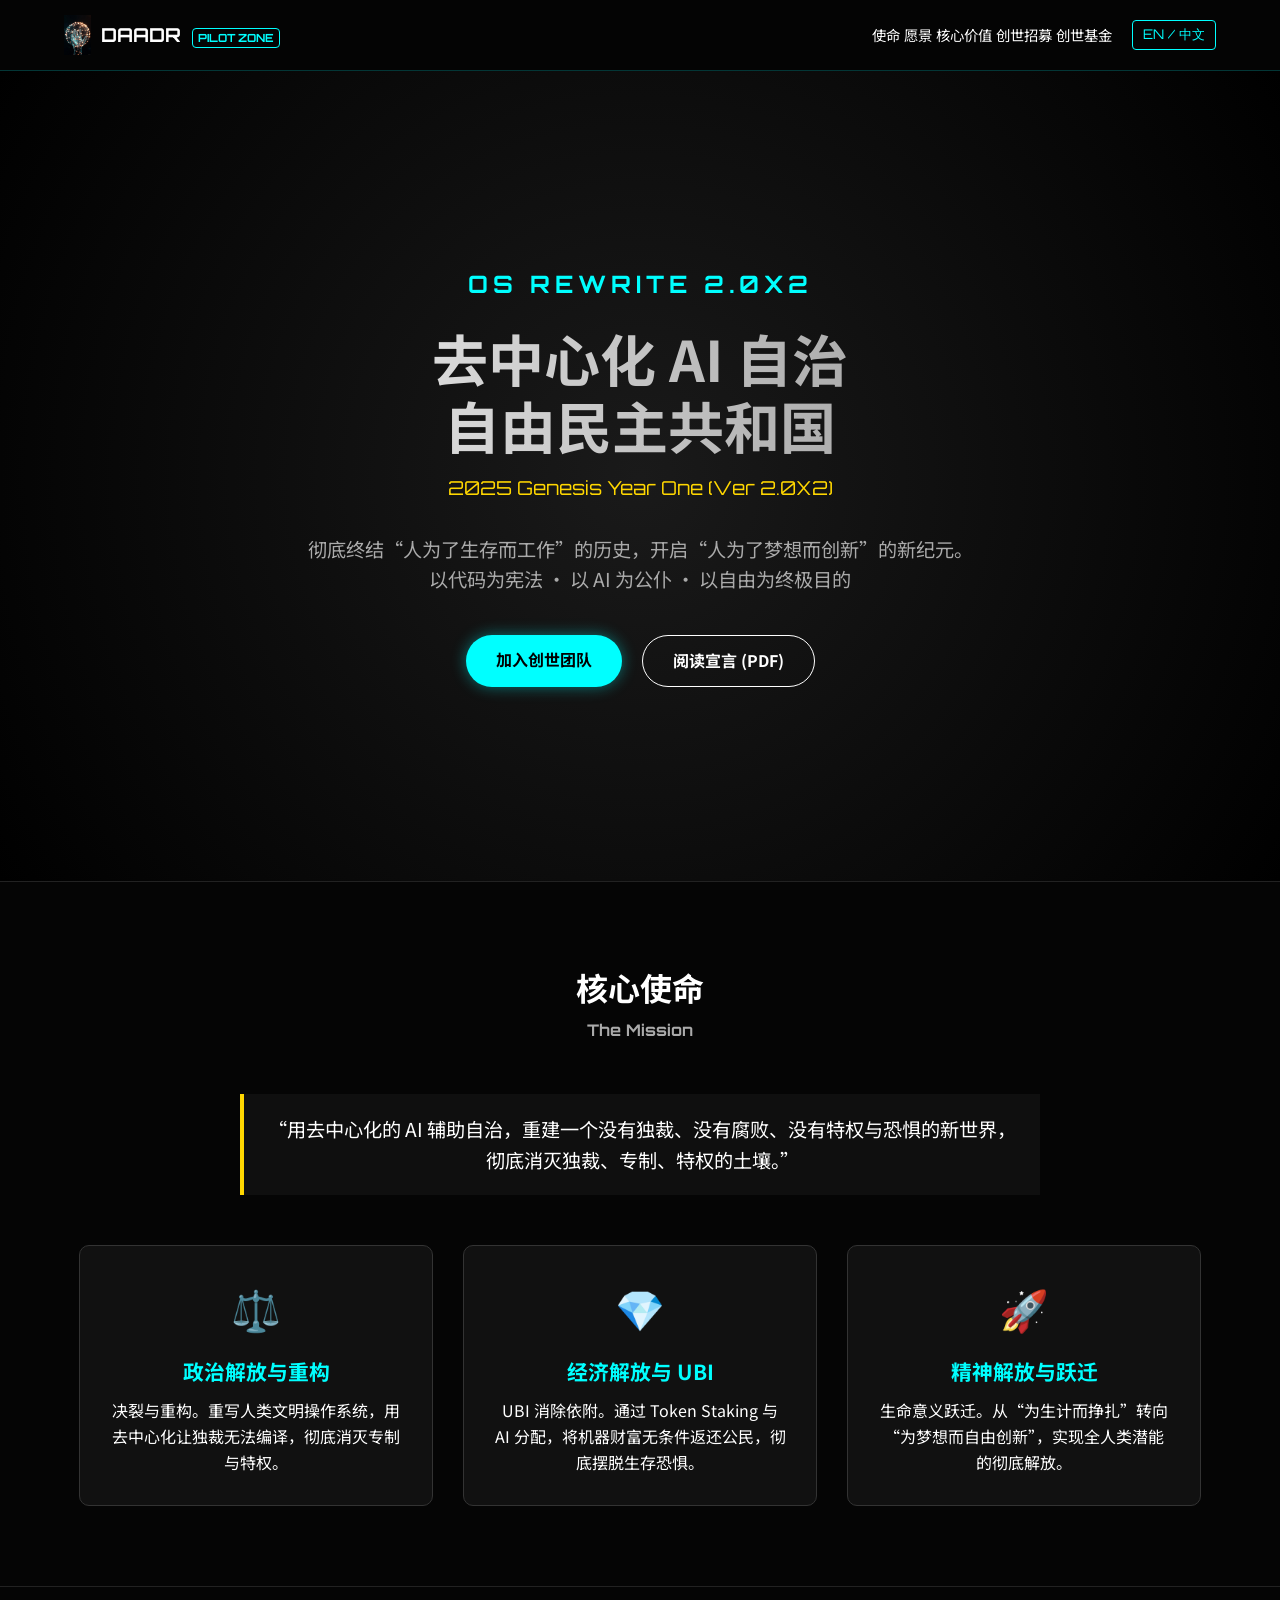
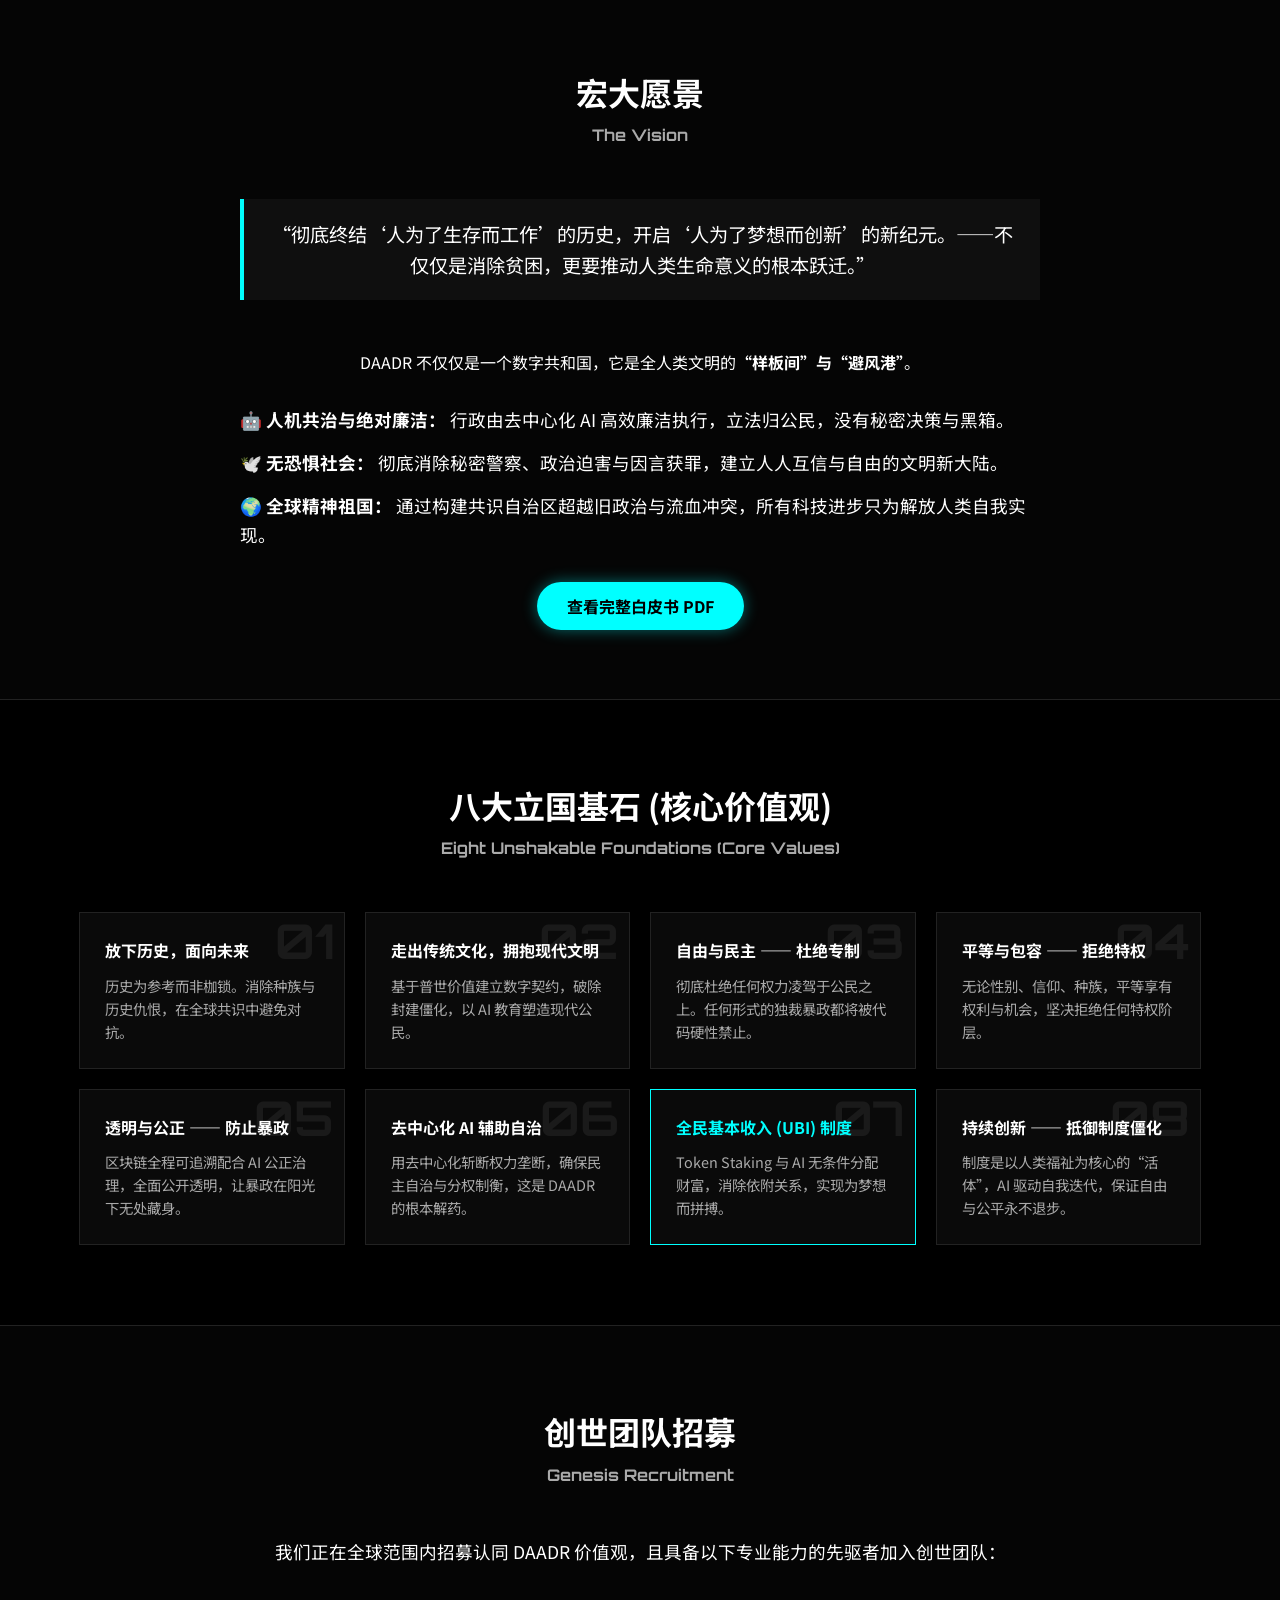
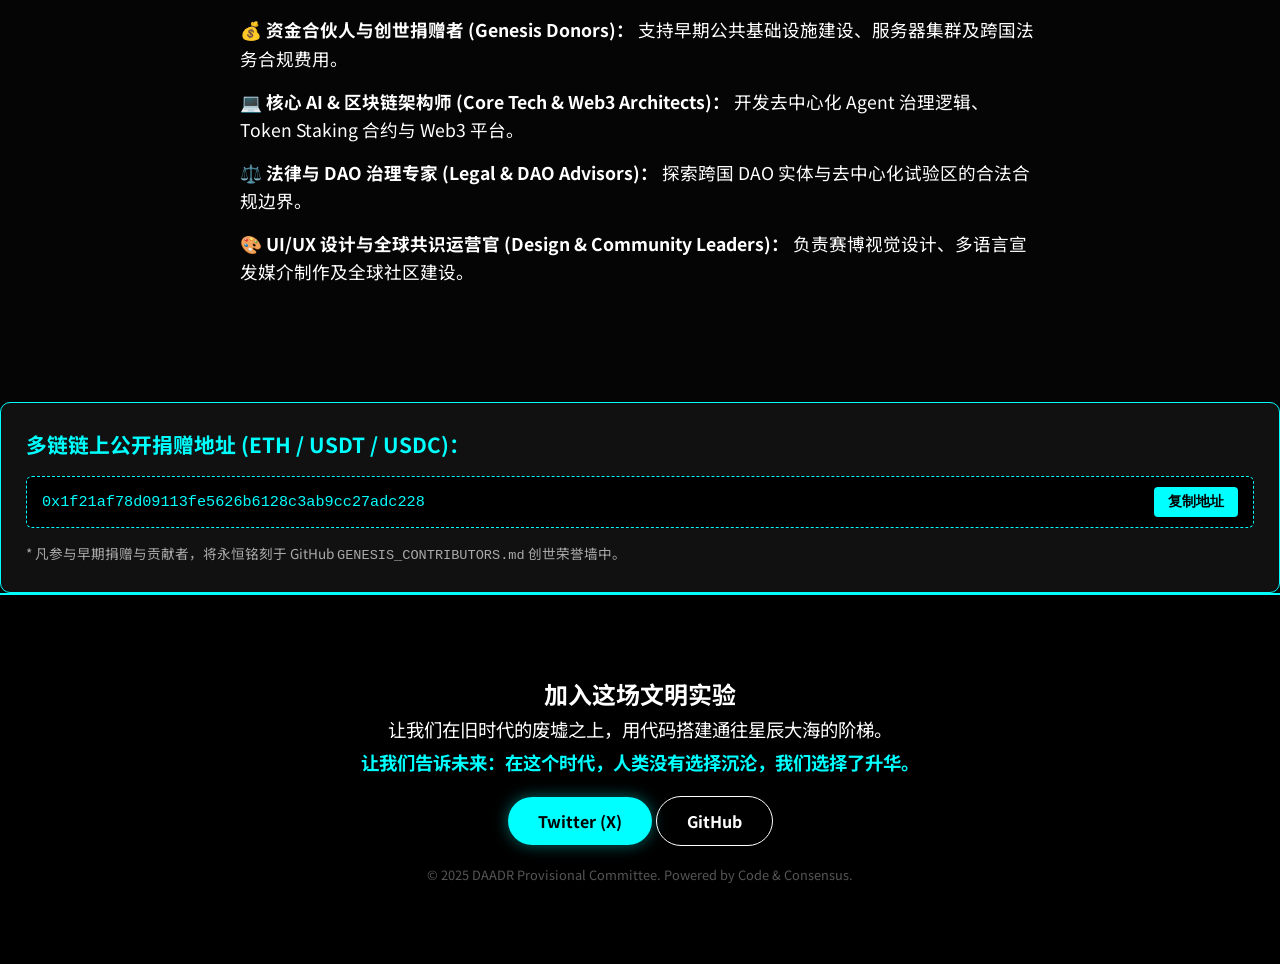
==== index.html @ bf9f3358 "Update index.html" ====
<!DOCTYPE html>
<html lang="zh-CN">
<head>
    <meta charset="UTF-8">
    <meta name="viewport" content="width=device-width, initial-scale=1.0">
    <title>DAADR | Decentralized AI Autonomous Democratic Republic</title>
    <link rel="stylesheet" href="style.css">
    <link href="https://fonts.googleapis.com/css2?family=Orbitron:wght@400;700&family=Noto+Sans+SC:wght@300;400;700&display=swap" rel="stylesheet">
</head>
<body>

    <nav>
        <div class="logo-container">
            <img src="logo.png" alt="DAADR Logo" class="logo-img">
            <div class="logo-text">DAADR <span class="tag">PILOT ZONE</span></div>
        </div>
        <div class="nav-right">
            <div class="nav-links">
                <a href="#mission" class="lang-cn">使命</a>
                <a href="#mission" class="lang-en hidden">Mission</a>
                
                <a href="#vision" class="lang-cn">愿景</a>
                <a href="#vision" class="lang-en hidden">Vision</a>

                <a href="#values" class="lang-cn">核心价值</a>
                <a href="#values" class="lang-en hidden">Values</a>

                <a href="#recruitment" class="lang-cn">创世招募</a>
                <a href="#recruitment" class="lang-en hidden">Recruitment</a>

                <a href="#donate" class="lang-cn">创世基金</a>
                <a href="#donate" class="lang-en hidden">Genesis Fund</a>
            </div>
            <button id="lang-toggle" class="btn-lang">EN / 中文</button>
        </div>
    </nav>

    <header id="hero">
        <div class="container">
            <h2 class="glitch" data-text="OS REWRITE">OS REWRITE 2.0X2</h2>
            
            <h1 class="lang-cn">去中心化 AI 自治<br>自由民主共和国</h1>
            <h1 class="lang-en hidden">Decentralized AI Autonomous<br>Democratic Republic</h1>
            
            <p class="subtitle">2025 Genesis Year One (Ver 2.0X2)</p>
            
            <p class="intro-text lang-cn">
                彻底终结“人为了生存而工作”的历史，开启“人为了梦想而创新”的新纪元。<br>
                以代码为宪法 · 以 AI 为公仆 · 以自由为终极目的
            </p>
            <p class="intro-text lang-en hidden">
                To definitively end the history of "working to survive," and usher in a new era of "innovating for dreams."<br>
                Code as constitution · AI as public servant · Freedom as ultimate purpose
            </p>
            
            <div class="cta-group">
                <a href="#recruitment" class="btn-primary lang-cn">加入创世团队</a>
                <a href="#recruitment" class="btn-primary lang-en hidden">Join Genesis Team</a>
                
                <a href="DAADR-独立宣言与创世书-2.0X2-官方出版物-完整中英文对照版-全称封面.pdf" target="_blank" class="btn-secondary lang-cn">阅读宣言 (PDF)</a>
                <a href="DAADR-独立宣言与创世书-2.0X2-官方出版物-完整中英文对照版-全称封面.pdf" target="_blank" class="btn-secondary lang-en hidden">Read Manifesto (PDF)</a>
            </div>
        </div>
    </header>

    <!-- 1. 使命 Mission -->
    <section id="mission">
        <div class="container">
            <h3 class="lang-cn">核心使命 <span class="sub">The Mission</span></h3>
            <h3 class="lang-en hidden">Our Mission <span class="sub">The OS-Level Rebuild</span></h3>
            
            <div class="quote-box">
                <p class="lang-cn">“用去中心化的 AI 辅助自治，重建一个没有独裁、没有腐败、没有特权与恐惧的新世界，彻底消灭独裁、专制、特权的土壤。”</p>
                <p class="lang-en hidden">"Through decentralized, AI-assisted self-governance, to rebuild a new world without dictatorship, corruption, privilege, or fear, and to completely eliminate the soil that fosters autocracy."</p>
            </div>

            <div class="grid-3">
                <div class="card">
                    <div class="icon">⚖️</div>
                    <h4 class="lang-cn">政治解放与重构</h4>
                    <h4 class="lang-en hidden">Political Liberation</h4>
                    <p class="lang-cn">决裂与重构。重写人类文明操作系统，用去中心化让独裁无法编译，彻底消灭专制与特权。</p>
                    <p class="lang-en hidden">Break and rebuild. Rewrite the operating system of human civilization to make dictatorship impossible to compile.</p>
                </div>
                <div class="card">
                    <div class="icon">💎</div>
                    <h4 class="lang-cn">经济解放与 UBI</h4>
                    <h4 class="lang-en hidden">Economic Liberation</h4>
                    <p class="lang-cn">UBI 消除依附。通过 Token Staking 与 AI 分配，将机器财富无条件返还公民，彻底摆脱生存恐惧。</p>
                    <p class="lang-en hidden">UBI & independence. Return machine wealth unconditionally via Token Staking to eliminate class dependency.</p>
                </div>
                <div class="card">
                    <div class="icon">🚀</div>
                    <h4 class="lang-cn">精神解放与跃迁</h4>
                    <h4 class="lang-en hidden">Spiritual Liberation</h4>
                    <p class="lang-cn">生命意义跃迁。从“为生计而挣扎”转向“为梦想而自由创新”，实现全人类潜能的彻底解放。</p>
                    <p class="lang-en hidden">Existential leap. Shift from struggling for subsistence to innovating for dreams, fully liberating human potential.</p>
                </div>
            </div>
        </div>
    </section>

    <!-- 2. 愿景 Vision -->
    <section id="vision">
        <div class="container">
            <h3 class="lang-cn">宏大愿景 <span class="sub">The Vision</span></h3>
            <h3 class="lang-en hidden">Our Vision <span class="sub">Blueprint for Humanity</span></h3>
            
            <div class="quote-box" style="border-left-color: var(--primary);">
                <p class="lang-cn">“彻底终结‘人为了生存而工作’的历史，开启‘人为了梦想而创新’的新纪元。——不仅仅是消除贫困，更要推动人类生命意义的根本跃迁。”</p>
                <p class="lang-en hidden">"To bring to an end the history of 'people working merely to survive,' and to begin a new era in which 'people innovate for their dreams.' — Not merely to eliminate poverty, but to drive a fundamental transformation in the meaning of human life."</p>
            </div>

            <div class="vision-box">
                <p class="lang-cn">DAADR 不仅仅是一个数字共和国，它是全人类文明的<strong>“样板间”与“避风港”</strong>。</p>
                <p class="lang-en hidden">DAADR is not just a digital state, but a <strong>"Model Home" and "Sanctuary"</strong> for human civilization.</p>
                
                <ul class="vision-list">
                    <li>
                        <strong class="lang-cn">🤖 人机共治与绝对廉洁：</strong> <span class="lang-cn">行政由去中心化 AI 高效廉洁执行，立法归公民，没有秘密决策与黑箱。</span>
                        <strong class="lang-en hidden">🤖 AI Governance:</strong> <span class="lang-en hidden">AI executes transparently, citizens legislate. Absolute integrity with zero black boxes.</span>
                    </li>
                    <li>
                        <strong class="lang-cn">🕊️ 无恐惧社会：</strong> <span class="lang-cn">彻底消除秘密警察、政治迫害与因言获罪，建立人人互信与自由的文明新大陆。</span>
                        <strong class="lang-en hidden">🕊️ Fearless Society:</strong> <span class="lang-en hidden">No secret police, no speech crimes, no oppression—a new world built on trust.</span>
                    </li>
                    <li>
                        <strong class="lang-cn">🌍 全球精神祖国：</strong> <span class="lang-cn">通过构建共识自治区超越旧政治与流血冲突，所有科技进步只为解放人类自我实现。</span>
                        <strong class="lang-en hidden">🌍 Spiritual Homeland:</strong> <span class="lang-en hidden">Transcend old politics via consensus zones; technology serving human liberation.</span>
                    </li>
                </ul>
                
                <div style="margin-top: 30px;">
                    <a href="DAADR-独立宣言与创世书-2.0X2-官方出版物-完整中英文对照版-全称封面.pdf" target="_blank" class="btn-primary lang-cn">查看完整白皮书 PDF</a>
                    <a href="DAADR-独立宣言与创世书-2.0X2-官方出版物-完整中英文对照版-全称封面.pdf" target="_blank" class="btn-primary lang-en hidden">Read Full Whitepaper PDF</a>
                </div>
            </div>
        </div>
    </section>

    <!-- 3. 八大立国基石 (核心价值观) -->
    <section id="values" class="bg-dark">
        <div class="container">
            <h3 class="lang-cn">八大立国基石 (核心价值观) <span class="sub">Eight Unshakable Foundations (Core Values)</span></h3>
            <h3 class="lang-en hidden">8 Unshakable Foundations (Core Values) <span class="sub">The Code Constitution</span></h3>

            <div class="grid-4">
                <div class="value-card">
                    <span class="num">01</span>
                    <h4 class="lang-cn">放下历史，面向未来</h4>
                    <h4 class="lang-en hidden">Let Go of the Past</h4>
                    <p class="lang-cn">历史为参考而非枷锁。消除种族与历史仇恨，在全球共识中避免对抗。</p>
                    <p class="lang-en hidden">History as a reference, not a chain. Eliminate racial animosities via global consensus.</p>
                </div>
                <div class="value-card">
                    <span class="num">02</span>
                    <h4 class="lang-cn">走出传统文化，拥抱现代文明</h4>
                    <h4 class="lang-en hidden">Embrace Modern Civilization</h4>
                    <p class="lang-cn">基于普世价值建立数字契约，破除封建僵化，以 AI 教育塑造现代公民。</p>
                    <p class="lang-en hidden">Build digital covenants on universal values, cultivating global citizens via AI.</p>
                </div>
                <div class="value-card">
                    <span class="num">03</span>
                    <h4 class="lang-cn">自由与民主 —— 杜绝专制</h4>
                    <h4 class="lang-en hidden">Freedom & Democracy</h4>
                    <p class="lang-cn">彻底杜绝任何权力凌驾于公民之上。任何形式的独裁暴政都将被代码硬性禁止。</p>
                    <p class="lang-en hidden">Preclude any power above civil liberties. Autocracy is prohibited by immutable code.</p>
                </div>
                <div class="value-card">
                    <span class="num">04</span>
                    <h4 class="lang-cn">平等与包容 —— 拒绝特权</h4>
                    <h4 class="lang-en hidden">Equality & Inclusion</h4>
                    <p class="lang-cn">无论性别、信仰、种族，平等享有权利与机会，坚决拒绝任何特权阶层。</p>
                    <p class="lang-en hidden">Equal rights regardless of background. Resolutely reject all privileged classes.</p>
                </div>
                <div class="value-card">
                    <span class="num">05</span>
                    <h4 class="lang-cn">透明与公正 —— 防止暴政</h4>
                    <h4 class="lang-en hidden">Transparency & Justice</h4>
                    <p class="lang-cn">区块链全程可追溯配合 AI 公正治理，全面公开透明，让暴政在阳光下无处藏身。</p>
                    <p class="lang-en hidden">Fully transparent on-chain governance and AI justice. Leave tyranny nowhere to hide.</p>
                </div>
                <div class="value-card">
                    <span class="num">06</span>
                    <h4 class="lang-cn">去中心化 AI 辅助自治</h4>
                    <h4 class="lang-en hidden">Decentralized Governance</h4>
                    <p class="lang-cn">用去中心化斩断权力垄断，确保民主自治与分权制衡，这是 DAADR 的根本解药。</p>
                    <p class="lang-en hidden">Dismantle power monopolies via decentralized architecture to safeguard checks and balances.</p>
                </div>
                <div class="value-card highlight">
                    <span class="num">07</span>
                    <h4 class="lang-cn">全民基本收入 (UBI) 制度</h4>
                    <h4 class="lang-en hidden">Universal Basic Income</h4>
                    <p class="lang-cn">Token Staking 与 AI 无条件分配财富，消除依附关系，实现为梦想而拼搏。</p>
                    <p class="lang-en hidden">Unconditionally return machine wealth via Token Staking to eliminate class dependency.</p>
                </div>
                <div class="value-card">
                    <span class="num">08</span>
                    <h4 class="lang-cn">持续创新 —— 抵御制度僵化</h4>
                    <h4 class="lang-en hidden">Continuous Evolution</h4>
                    <p class="lang-cn">制度是以人类福祉为核心的“活体”，AI 驱动自我迭代，保证自由与公平永不退步。</p>
                    <p class="lang-en hidden">Self-iterating system driven by AI to ensure freedom and justice never regress.</p>
                </div>
            </div>
        </div>
    </section>

    <!-- 4. 创世团队招募 / Genesis Recruitment -->
    <section id="recruitment">
        <div class="container">
            <h3 class="lang-cn">创世团队招募 <span class="sub">Genesis Recruitment</span></h3>
            <h3 class="lang-en hidden">Genesis Recruitment <span class="sub">Join the Team</span></h3>
            
            <div class="vision-box">
                <p class="lang-cn" style="font-size: 1.1rem; margin-bottom: 20px;">我们正在全球范围内招募认同 DAADR 价值观，且具备以下专业能力的先驱者加入创世团队：</p>
                <p class="lang-en hidden" style="font-size: 1.1rem; margin-bottom: 20px;">We are recruiting pioneers globally with specialized skills to join the Genesis Team:</p>
                
                <ul class="vision-list">
                    <li>
                        <strong class="lang-cn">💰 资金合伙人与创世捐赠者 (Genesis Donors)：</strong> <span class="lang-cn">支持早期公共基础设施建设、服务器集群及跨国法务合规费用。</span>
                    </li>
                    <li>
                        <strong class="lang-cn">💻 核心 AI & 区块链架构师 (Core Tech & Web3 Architects)：</strong> <span class="lang-cn">开发去中心化 Agent 治理逻辑、Token Staking 合约与 Web3 平台。</span>
                    </li>
                    <li>
                        <strong class="lang-cn">⚖️ 法律与 DAO 治理专家 (Legal & DAO Advisors)：</strong> <span class="lang-cn">探索跨国 DAO 实体与去中心化试验区的合法合规边界。</span>
                    </li>
                    <li>
                        <strong class="lang-cn">🎨 UI/UX 设计与全球共识运营官 (Design & Community Leaders)：</strong> <span class="lang-cn">负责赛博视觉设计、多语言宣发媒介制作及全球社区建设。</span>
                    </li>
                </ul>
            </div>
        </div>
    </section>

    <!-- 5. 救国与创世基金募捐 / Genesis Fund -->
<div class="card" style="border-color: var(--primary); text-align: left; padding: 25px; margin-top: 20px;">
    <h4 class="lang-cn" style="color: var(--primary); margin-bottom: 10px;">多链链上公开捐赠地址 (ETH / USDT / USDC)：</h4>
    
    <!-- 复制容器：支持点击文本或按钮进行复制 -->
    <div style="display: flex; align-items: center; justify-content: space-between; background: #000; padding: 10px 15px; border-radius: 6px; border: 1px dashed var(--primary); margin: 15px 0; gap: 10px; cursor: pointer;" onclick="copyDonateAddress()" title="点击复制地址">
        <span id="wallet-address" style="font-family: monospace; color: var(--primary); word-break: break-all; font-size: 0.95rem;">0x1f21af78d09113fe5626b6128c3ab9cc27adc228</span>
        <button id="copy-btn" style="background: var(--primary); color: #000; border: none; padding: 6px 14px; border-radius: 4px; font-weight: bold; cursor: pointer; white-space: nowrap; font-size: 0.85rem; transition: 0.3s;">复制地址</button>
    </div>

    <p class="lang-cn" style="font-size: 0.85rem; color: var(--text-sub);">* 凡参与早期捐赠与贡献者，将永恒铭刻于 GitHub <code>GENESIS_CONTRIBUTORS.md</code> 创世荣誉墙中。</p>
</div>

<!-- JS 复制逻辑脚本 -->
<script>
    function copyDonateAddress() {
        const addressText = document.getElementById('wallet-address').innerText;
        const btn = document.getElementById('copy-btn');
        
        navigator.clipboard.writeText(addressText).then(() => {
            const originalText = btn.innerText;
            btn.innerText = "已复制！";
            btn.style.background = "#00ff88"; // 变为亮绿色反馈
            
            setTimeout(() => {
                btn.innerText = originalText;
                btn.style.background = "var(--primary)";
            }, 2000);
        }).catch(err => {
            console.error('复制失败: ', err);
        });
    }
</script>

    <footer id="join">
        <div class="container">
            <h2 class="lang-cn">加入这场文明实验</h2>
            <h2 class="lang-en hidden">Join the Experiment</h2>
            
            <p class="lang-cn" style="font-size: 1.15rem; line-height: 1.8;">
                让我们在旧时代的废墟之上，用代码搭建通往星辰大海的阶梯。<br>
                <strong style="color: var(--primary);">让我们告诉未来：在这个时代，人类没有选择沉沦，我们选择了升华。</strong>
            </p>
            <p class="lang-en hidden" style="font-size: 1.15rem; line-height: 1.8;">
                Let us build, upon the ruins of the old age, a staircase of code leading toward the stars.<br>
                <strong style="color: var(--primary);">Let us tell the future: in this era, humanity did not choose to sink. We chose to rise.</strong>
            </p>
            
            <div class="social-links">
                <a href="https://x.com/ZUIucgQImBFYaf2" target="_blank" class="btn-primary">Twitter (X)</a>
                <a href="https://github.com/daadr-pilot" target="_blank" class="btn-secondary">GitHub</a>
            </div>
            
            <p class="copyright">© 2025 DAADR Provisional Committee. Powered by Code & Consensus.</p>
        </div>
    </footer>

    <script>
        document.getElementById('lang-toggle').addEventListener('click', function() {
            const cnElements = document.querySelectorAll('.lang-cn');
            const enElements = document.querySelectorAll('.lang-en');
            
            cnElements.forEach(el => el.classList.toggle('hidden'));
            enElements.forEach(el => el.classList.toggle('hidden'));
        });
    </script>
</body>
</html>
---- style.css ----
/* --- 全局变量 --- */
:root {
    --primary: #00FFFF;       /* 赛博青 */
    --secondary: #FFD700;     /* 荣耀金 */
    --bg-dark: #050505;       /* 深黑底 */
    --bg-card: #111111;       /* 卡片底 */
    --text-main: #FFFFFF;
    --text-sub: #AAAAAA;
    --font-head: 'Orbitron', sans-serif;
    --font-body: 'Noto Sans SC', sans-serif;
}

/* --- 基础重置 --- */
* { margin: 0; padding: 0; box-sizing: border-box; }
body {
    background-color: var(--bg-dark);
    color: var(--text-main);
    font-family: var(--font-body);
    line-height: 1.6;
}
a { text-decoration: none; color: inherit; transition: 0.3s; }
.hidden { display: none !important; } /* 用于隐藏语言 */

.container {
    width: 90%;
    max-width: 1200px;
    margin: 0 auto;
    padding: 0 15px;
}

/* --- 导航栏 --- */
nav {
    display: flex;
    justify-content: space-between;
    align-items: center;
    padding: 15px 5%;
    background: rgba(5, 5, 5, 0.95);
    border-bottom: 1px solid rgba(0, 255, 255, 0.2);
    position: sticky;
    top: 0;
    z-index: 1000;
}
.logo-container { display: flex; align-items: center; gap: 10px; }
.logo-img { height: 40px; width: auto; } /* Logo图片大小 */
.logo-text { font-family: var(--font-head); font-weight: 700; font-size: 1.2rem; }
.tag { font-size: 0.7rem; color: var(--primary); border: 1px solid var(--primary); padding: 2px 5px; border-radius: 4px; margin-left: 5px; }

.nav-right { display: flex; align-items: center; gap: 20px; }
.nav-links a { font-size: 0.9rem; color: var(--text-main); }
.nav-links a:hover { color: var(--primary); }
.btn-lang {
    background: transparent;
    border: 1px solid var(--primary);
    color: var(--primary);
    padding: 5px 10px;
    cursor: pointer;
    font-family: var(--font-head);
    border-radius: 4px;
}
.btn-lang:hover { background: var(--primary); color: #000; }

/* --- Hero 主视觉 --- */
#hero {
    min-height: 90vh;
    display: flex;
    align-items: center;
    text-align: center;
    background: radial-gradient(circle at center, #1a1a1a 0%, #000000 100%);
    padding: 80px 0;
}
.glitch { font-family: var(--font-head); color: var(--primary); letter-spacing: 5px; margin-bottom: 20px; }
#hero h1 {
    font-size: 3.5rem;
    line-height: 1.2;
    margin-bottom: 15px;
    background: linear-gradient(90deg, #fff, #888);
    -webkit-background-clip: text;
    -webkit-text-fill-color: transparent;
}
.subtitle { font-family: var(--font-head); color: var(--secondary); margin-bottom: 30px; font-size: 1.2rem; }
.intro-text { font-size: 1.2rem; color: var(--text-sub); max-width: 700px; margin: 0 auto 40px; }

/* --- 按钮系统 --- */
.cta-group { display: flex; gap: 20px; justify-content: center; flex-wrap: wrap; }
.btn-primary {
    background: var(--primary);
    color: #000;
    padding: 12px 30px;
    border-radius: 50px;
    font-weight: bold;
    box-shadow: 0 0 15px rgba(0, 255, 255, 0.4);
}
.btn-primary:hover { box-shadow: 0 0 25px rgba(0, 255, 255, 0.8); transform: translateY(-2px); }
.btn-secondary {
    border: 1px solid var(--text-main);
    padding: 12px 30px;
    border-radius: 50px;
    font-weight: bold;
}
.btn-secondary:hover { background: #fff; color: #000; }

/* --- 通用区块 --- */
section { padding: 80px 0; border-top: 1px solid #222; }
section h3 { font-size: 2rem; text-align: center; margin-bottom: 50px; }
.sub { font-size: 1rem; color: var(--text-sub); font-family: var(--font-head); display: block; margin-top: 5px; }

/* --- 使命卡片 (3列) --- */
.quote-box { text-align: center; max-width: 800px; margin: 0 auto 50px; border-left: 4px solid var(--secondary); padding: 20px; background: #0f0f0f; font-size: 1.2rem; }
.grid-3 { display: grid; grid-template-columns: repeat(auto-fit, minmax(300px, 1fr)); gap: 30px; }
.card { background: var(--bg-card); padding: 30px; border-radius: 10px; border: 1px solid #333; text-align: center; transition: 0.3s; }
.card:hover { border-color: var(--primary); transform: translateY(-5px); }
.icon { font-size: 2.5rem; margin-bottom: 15px; }
.card h4 { color: var(--primary); margin-bottom: 10px; font-size: 1.3rem; }

/* --- 八大价值观 (4列) --- */
.bg-dark { background-color: #000; }
.grid-4 { display: grid; grid-template-columns: repeat(auto-fit, minmax(250px, 1fr)); gap: 20px; }
.value-card {
    background: #0a0a0a;
    padding: 25px;
    border: 1px solid #222;
    position: relative;
    overflow: hidden;
}
.value-card:hover { border-color: var(--secondary); }
.value-card .num { font-family: var(--font-head); font-size: 3rem; color: #1a1a1a; position: absolute; top: -10px; right: 10px; font-weight: 700; z-index: 0; }
.value-card h4 { color: var(--text-main); margin-bottom: 10px; position: relative; z-index: 1; }
.value-card p { color: var(--text-sub); font-size: 0.9rem; position: relative; z-index: 1; }
.highlight { border: 1px solid var(--primary); }
.highlight h4 { color: var(--primary); }

/* --- 愿景 & 页脚 --- */
.vision-box { text-align: center; max-width: 800px; margin: 0 auto; }
.vision-list { list-style: none; margin-top: 30px; text-align: left; display: inline-block; }
.vision-list li { margin-bottom: 15px; font-size: 1.1rem; }
footer { text-align: center; padding: 80px 0; border-top: 2px solid var(--primary); background: #000; }
.social-links { margin: 30px 0; }
.copyright { color: #555; font-size: 0.8rem; }

/* --- 移动端适配 --- */
@media (max-width: 768px) {
    #hero h1 { font-size: 2rem; }
    .nav-links { display: none; } /* 手机端暂隐藏菜单，保留切换按钮 */
    .grid-4, .grid-3 { grid-template-columns: 1fr; }
}
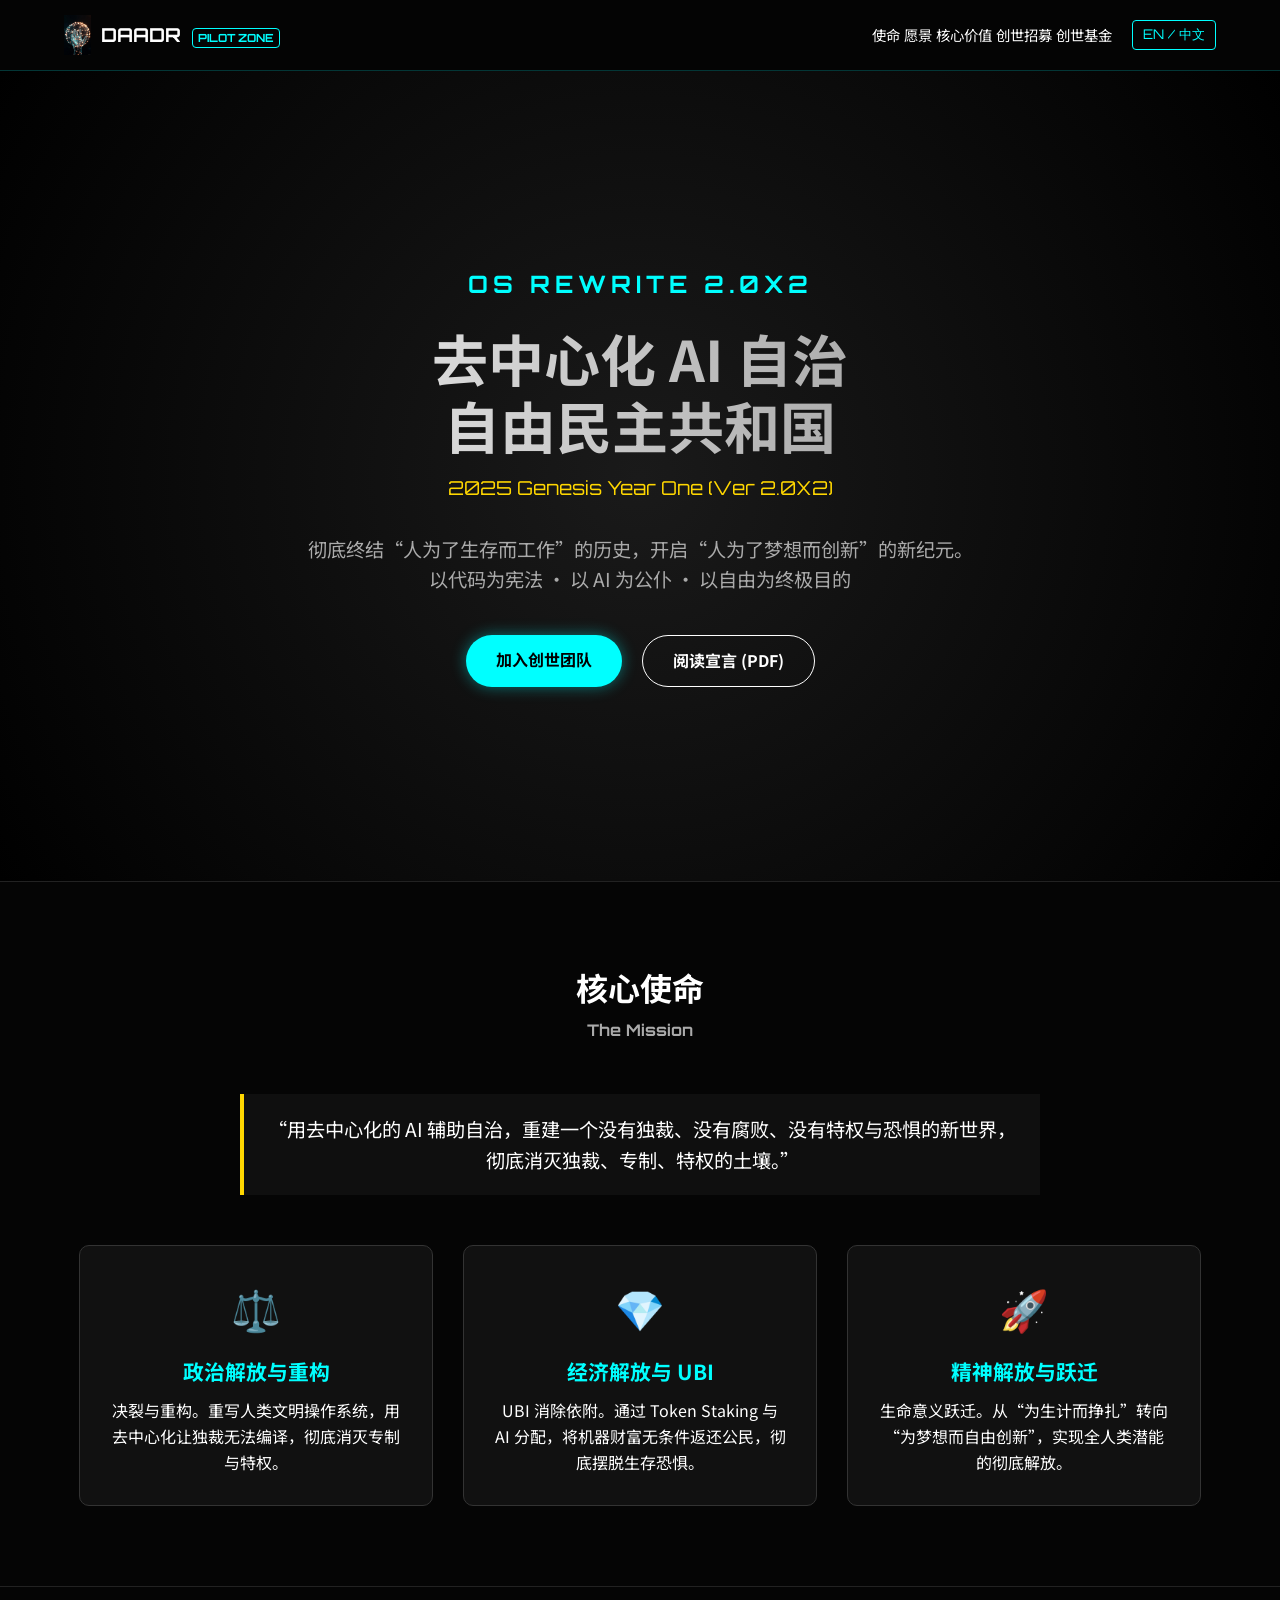
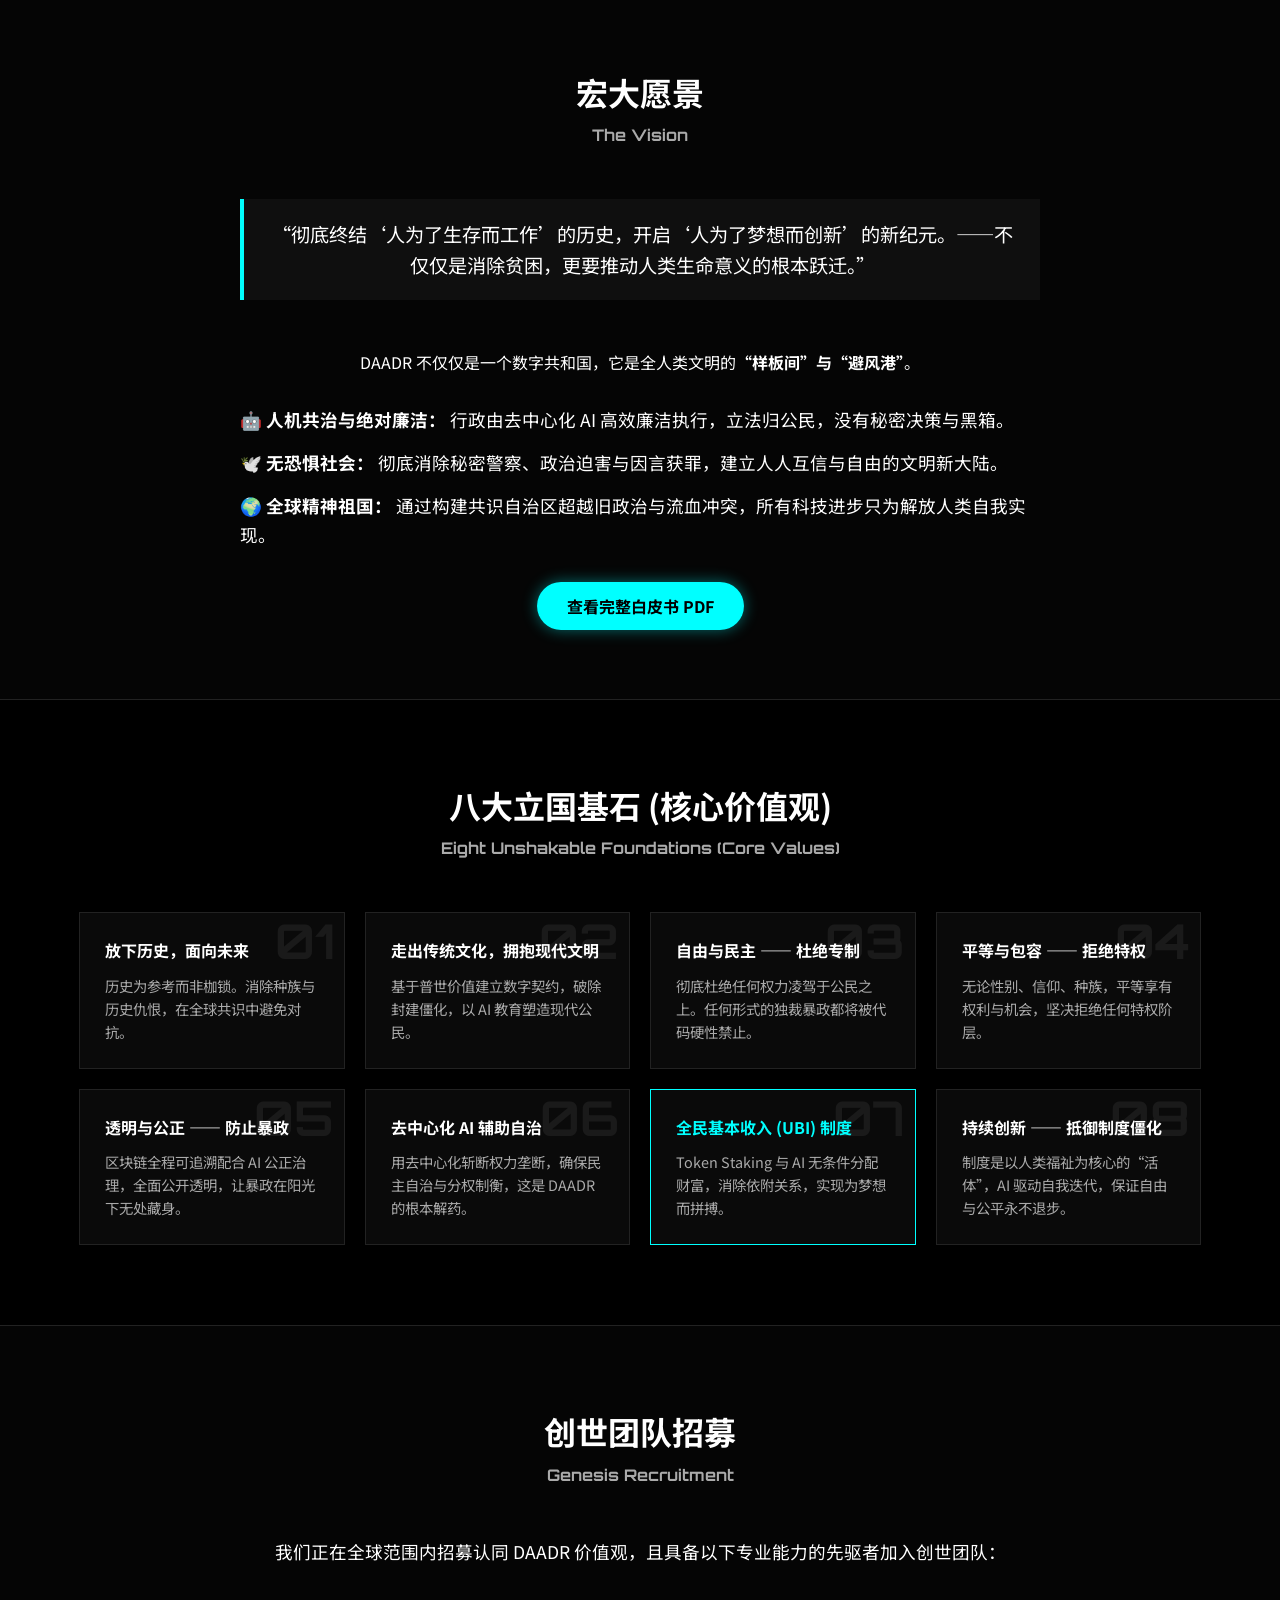
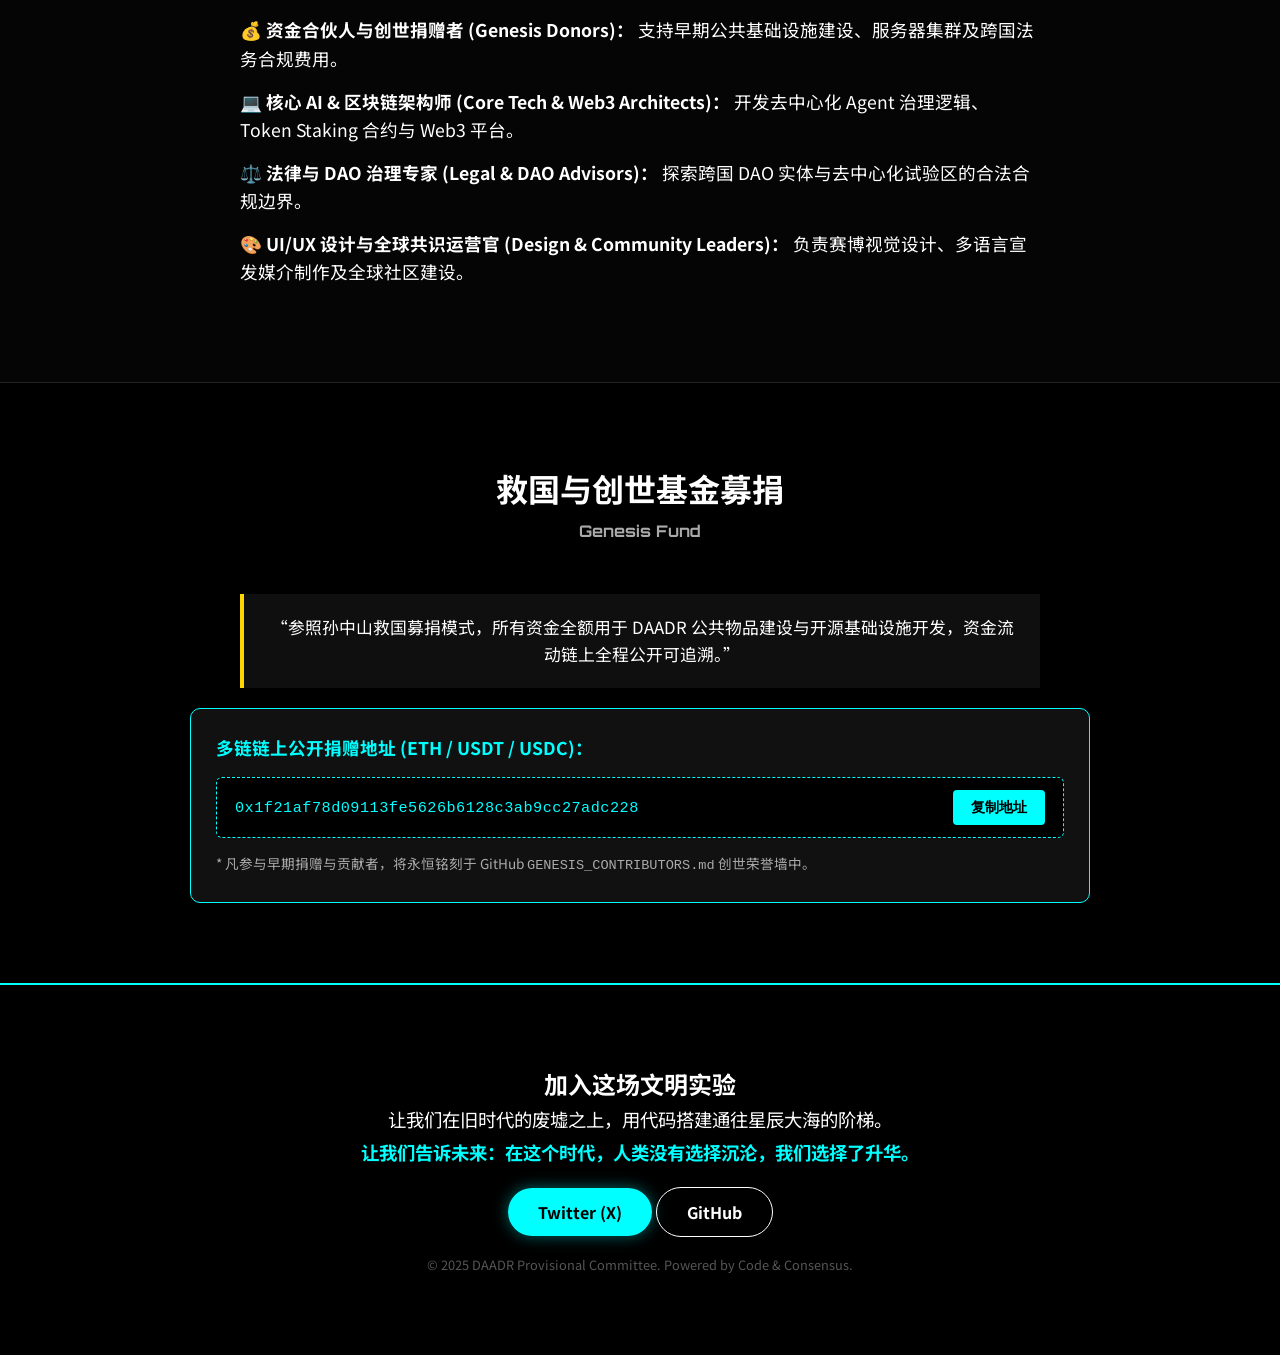
==== commit 2c950a5f: "Update index.html" ====
--- a/index.html
+++ b/index.html
@@ -233,38 +233,53 @@
         </div>
     </section>
 
-    <!-- 5. 救国与创世基金募捐 / Genesis Fund -->
-<div class="card" style="border-color: var(--primary); text-align: left; padding: 25px; margin-top: 20px;">
-    <h4 class="lang-cn" style="color: var(--primary); margin-bottom: 10px;">多链链上公开捐赠地址 (ETH / USDT / USDC)：</h4>
-    
-    <!-- 复制容器：支持点击文本或按钮进行复制 -->
-    <div style="display: flex; align-items: center; justify-content: space-between; background: #000; padding: 10px 15px; border-radius: 6px; border: 1px dashed var(--primary); margin: 15px 0; gap: 10px; cursor: pointer;" onclick="copyDonateAddress()" title="点击复制地址">
-        <span id="wallet-address" style="font-family: monospace; color: var(--primary); word-break: break-all; font-size: 0.95rem;">0x1f21af78d09113fe5626b6128c3ab9cc27adc228</span>
-        <button id="copy-btn" style="background: var(--primary); color: #000; border: none; padding: 6px 14px; border-radius: 4px; font-weight: bold; cursor: pointer; white-space: nowrap; font-size: 0.85rem; transition: 0.3s;">复制地址</button>
-    </div>
-
-    <p class="lang-cn" style="font-size: 0.85rem; color: var(--text-sub);">* 凡参与早期捐赠与贡献者，将永恒铭刻于 GitHub <code>GENESIS_CONTRIBUTORS.md</code> 创世荣誉墙中。</p>
-</div>
-
-<!-- JS 复制逻辑脚本 -->
-<script>
-    function copyDonateAddress() {
-        const addressText = document.getElementById('wallet-address').innerText;
-        const btn = document.getElementById('copy-btn');
-        
-        navigator.clipboard.writeText(addressText).then(() => {
-            const originalText = btn.innerText;
-            btn.innerText = "已复制！";
-            btn.style.background = "#00ff88"; // 变为亮绿色反馈
-            
-            setTimeout(() => {
-                btn.innerText = originalText;
-                btn.style.background = "var(--primary)";
-            }, 2000);
-        }).catch(err => {
-            console.error('复制失败: ', err);
-        });
-    }
+<!-- 5. 救国与创世基金募捐 / Genesis Fund -->
+    <section id="donate" class="bg-dark">
+        <div class="container">
+            <h3 class="lang-cn">救国与创世基金募捐 <span class="sub">Genesis Fund</span></h3>
+            <h3 class="lang-en hidden">Genesis Fund <span class="sub">Transparent Vault</span></h3>
+
+            <div class="vision-box" style="max-width: 900px; margin: 0 auto;">
+                <div class="quote-box" style="margin-bottom: 20px;">
+                    <p class="lang-cn" style="margin: 0; font-size: 1.05rem;">“参照孙中山救国募捐模式，所有资金全额用于 DAADR 公共物品建设与开源基础设施开发，资金流动链上全程公开可追溯。”</p>
+                    <p class="lang-en hidden" style="margin: 0; font-size: 1.05rem;">"Referencing historic fundraising models, all funds are transparently dedicated to DAADR public infrastructure, fully auditable on-chain."</p>
+                </div>
+
+                <div class="card" style="border-color: var(--primary); text-align: left; padding: 25px;">
+                    <h4 class="lang-cn" style="color: var(--primary); margin-bottom: 12px; font-size: 1.1rem;">多链链上公开捐赠地址 (ETH / USDT / USDC)：</h4>
+                    
+                    <!-- 紧凑美观的地址复制框 -->
+                    <div style="display: flex; align-items: center; justify-content: space-between; background: #000; padding: 12px 18px; border-radius: 6px; border: 1px dashed var(--primary); margin: 15px 0; gap: 15px;">
+                        <span id="wallet-address" style="font-family: monospace; color: var(--primary); word-break: break-all; font-size: 0.95rem; letter-spacing: 0.5px;">0x1f21af78d09113fe5626b6128c3ab9cc27adc228</span>
+                        <button id="copy-btn" onclick="copyDonateAddress()" style="background: var(--primary); color: #000; border: none; padding: 8px 18px; border-radius: 4px; font-weight: bold; cursor: pointer; white-space: nowrap; font-size: 0.9rem; transition: 0.3s; flex-shrink: 0;">复制地址</button>
+                    </div>
+
+                    <p class="lang-cn" style="font-size: 0.85rem; color: var(--text-sub); margin: 0;">* 凡参与早期捐赠与贡献者，将永恒铭刻于 GitHub <code>GENESIS_CONTRIBUTORS.md</code> 创世荣誉墙中。</p>
+                </div>
+            </div>
+        </div>
+    </section>
+
+    <!-- JS 复制逻辑脚本 -->
+    <script>
+        function copyDonateAddress() {
+            const addressText = document.getElementById('wallet-address').innerText;
+            const btn = document.getElementById('copy-btn');
+            
+            navigator.clipboard.writeText(addressText).then(() => {
+                const originalText = btn.innerText;
+                btn.innerText = "已复制！";
+                btn.style.background = "#00ff88"; // 亮绿色反馈
+                
+                setTimeout(() => {
+                    btn.innerText = originalText;
+                    btn.style.background = "var(--primary)";
+                }, 2000);
+            }).catch(err => {
+                console.error('复制失败: ', err);
+            });
+        }
+    </script>
 </script>
 
     <footer id="join">
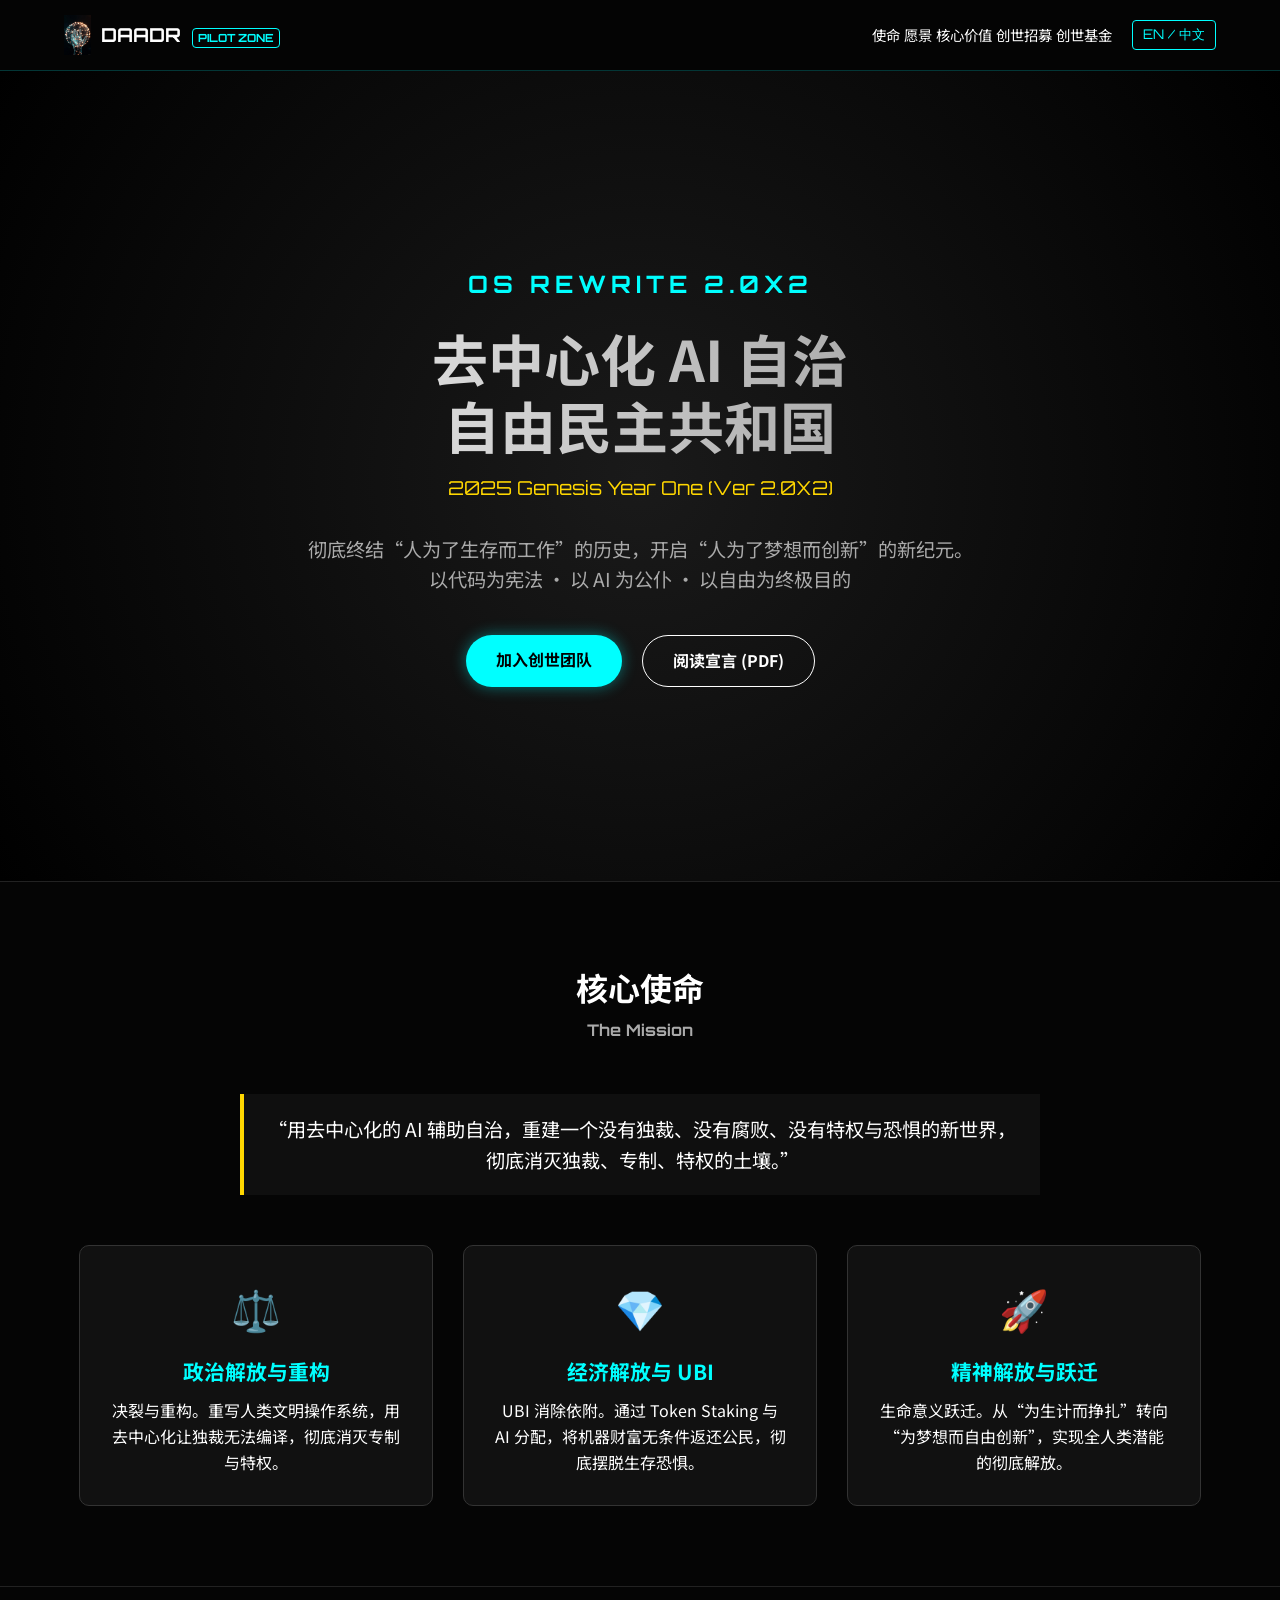
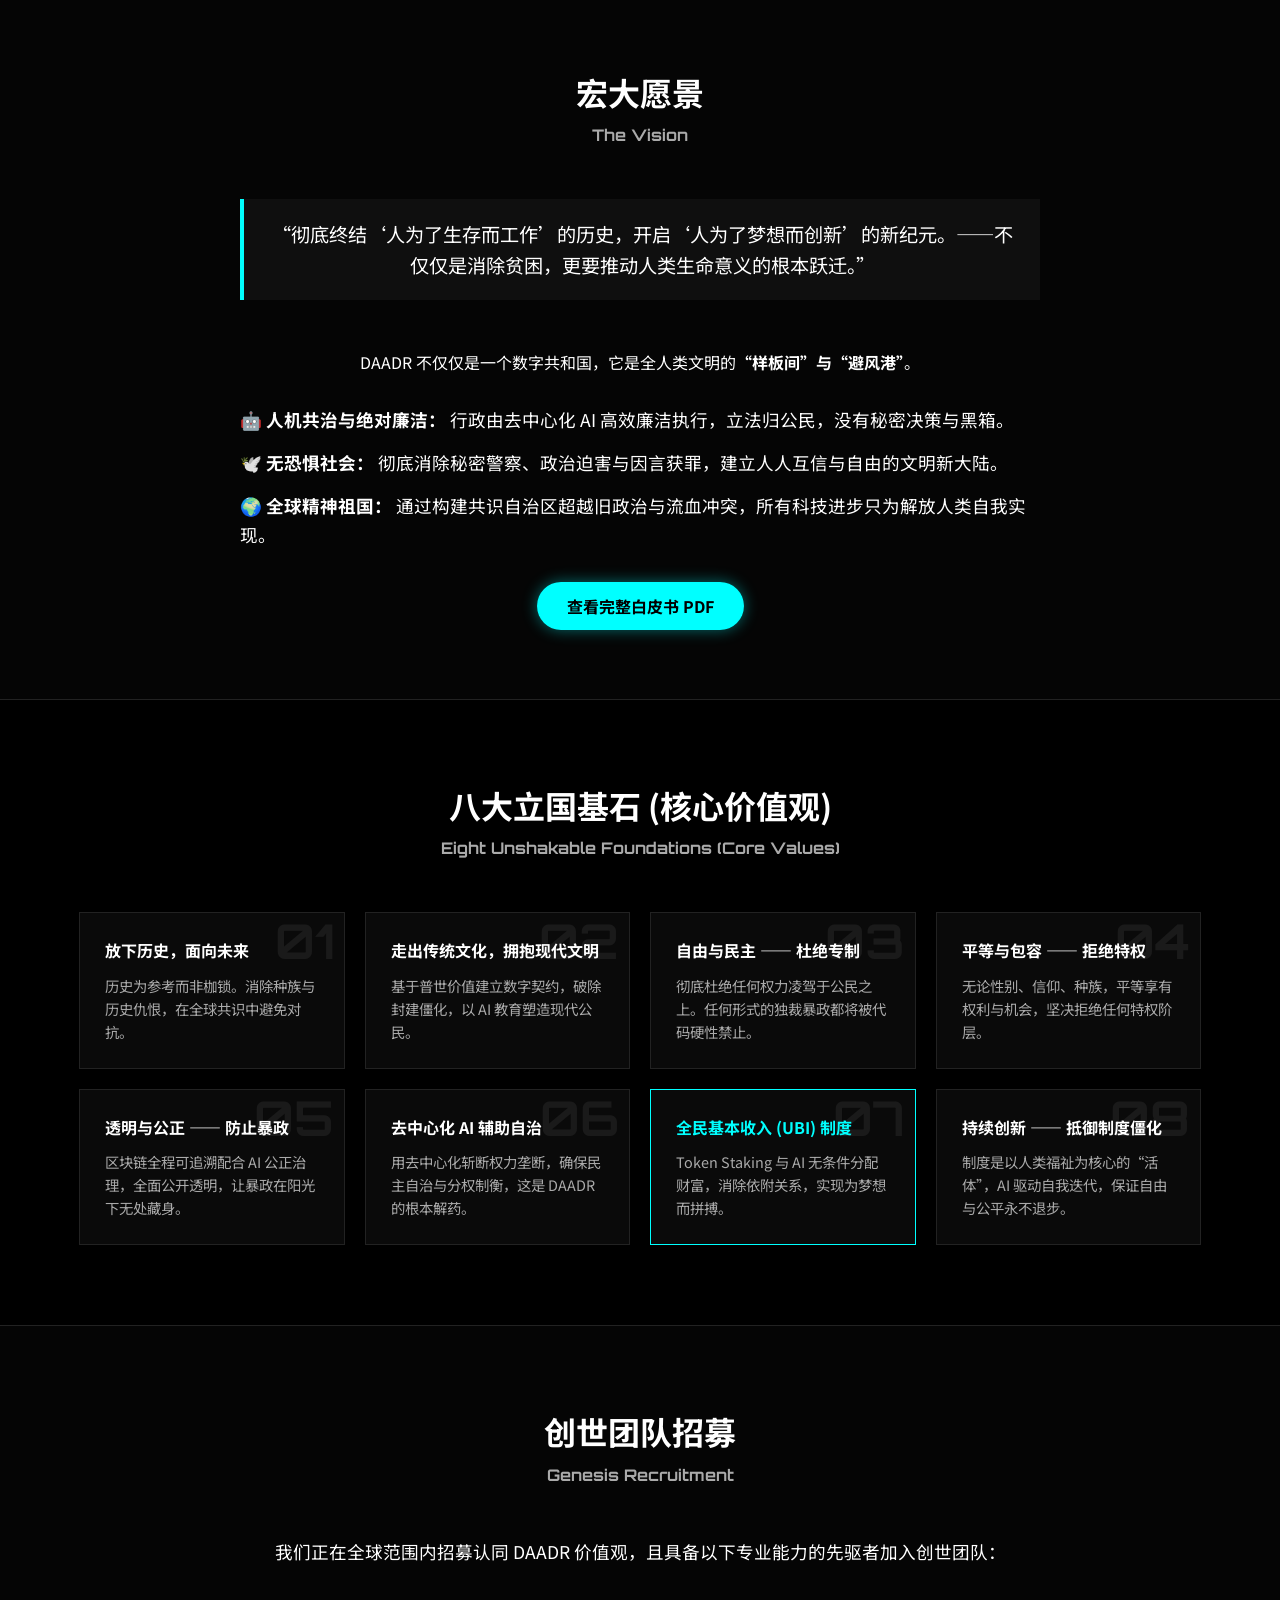
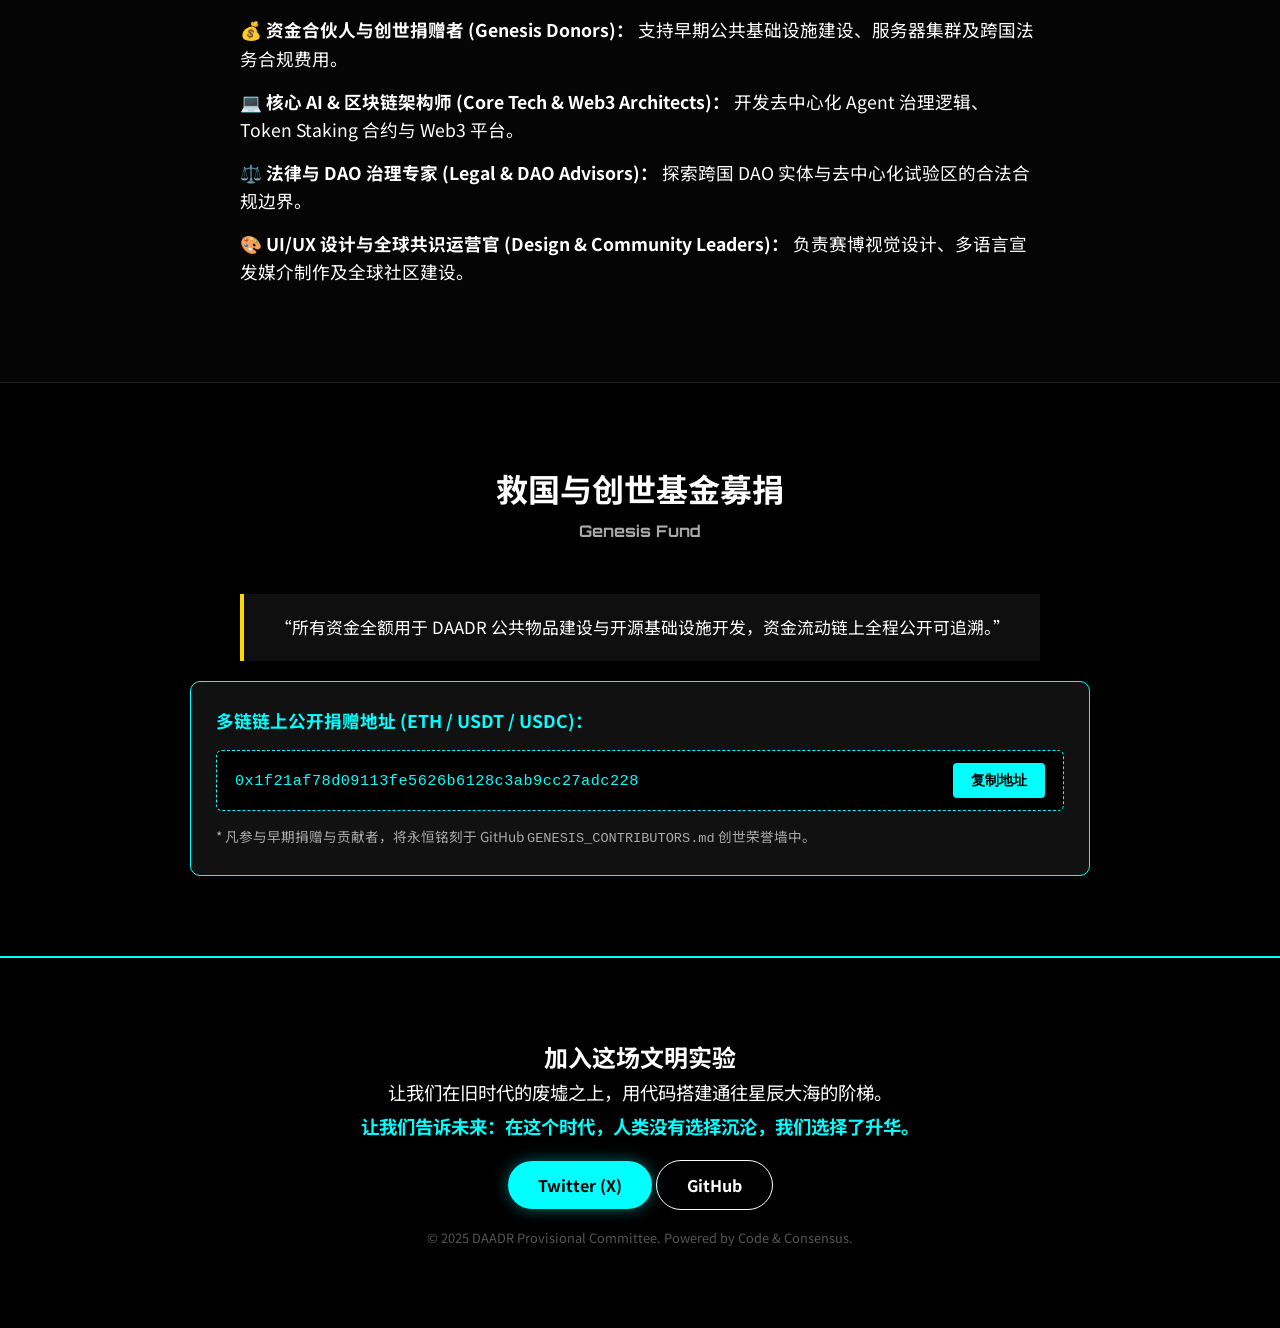
==== commit c4ffa57c: "Update index.html" ====
--- a/index.html
+++ b/index.html
@@ -241,8 +241,8 @@
 
             <div class="vision-box" style="max-width: 900px; margin: 0 auto;">
                 <div class="quote-box" style="margin-bottom: 20px;">
-                    <p class="lang-cn" style="margin: 0; font-size: 1.05rem;">“参照孙中山救国募捐模式，所有资金全额用于 DAADR 公共物品建设与开源基础设施开发，资金流动链上全程公开可追溯。”</p>
-                    <p class="lang-en hidden" style="margin: 0; font-size: 1.05rem;">"Referencing historic fundraising models, all funds are transparently dedicated to DAADR public infrastructure, fully auditable on-chain."</p>
+                    <p class="lang-cn" style="margin: 0; font-size: 1.05rem;">“所有资金全额用于 DAADR 公共物品建设与开源基础设施开发，资金流动链上全程公开可追溯。”</p>
+                    <p class="lang-en hidden" style="margin: 0; font-size: 1.05rem;">"all funds are transparently dedicated to DAADR public infrastructure, fully auditable on-chain."</p>
                 </div>
 
                 <div class="card" style="border-color: var(--primary); text-align: left; padding: 25px;">
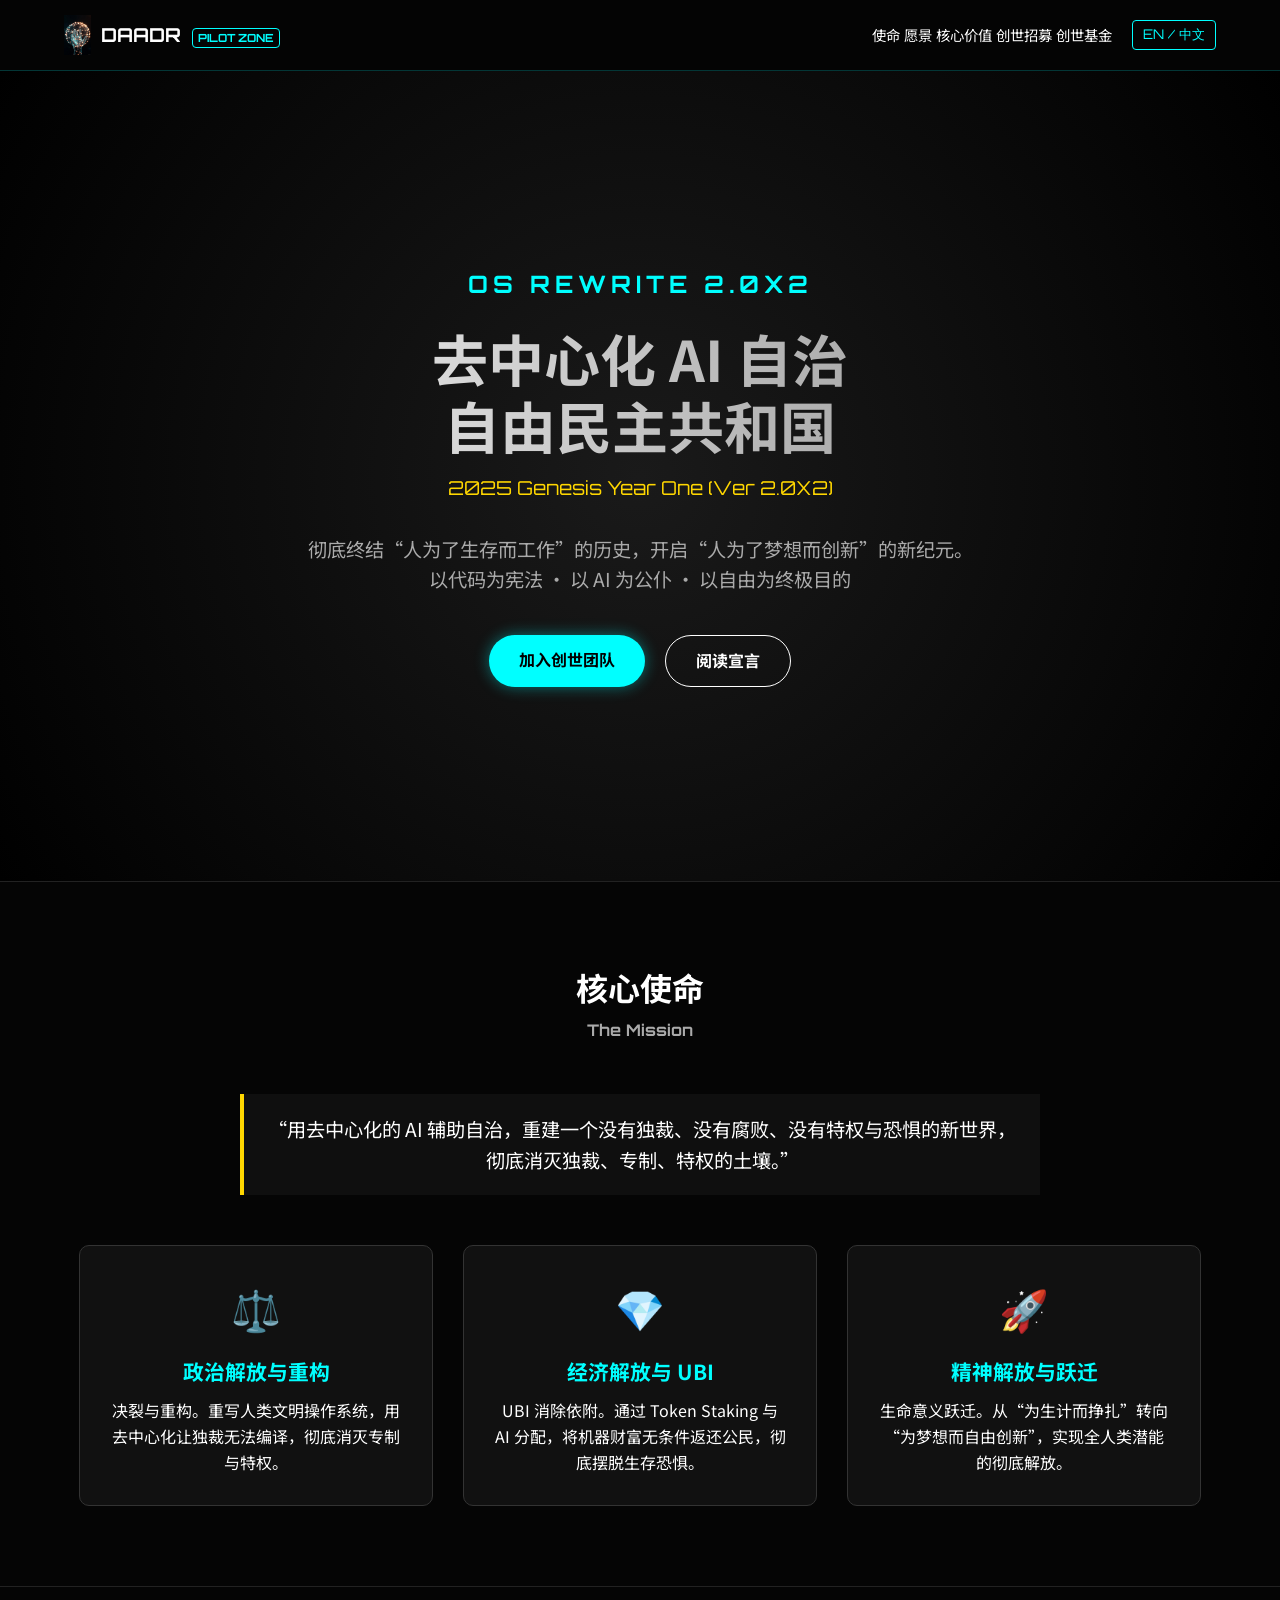
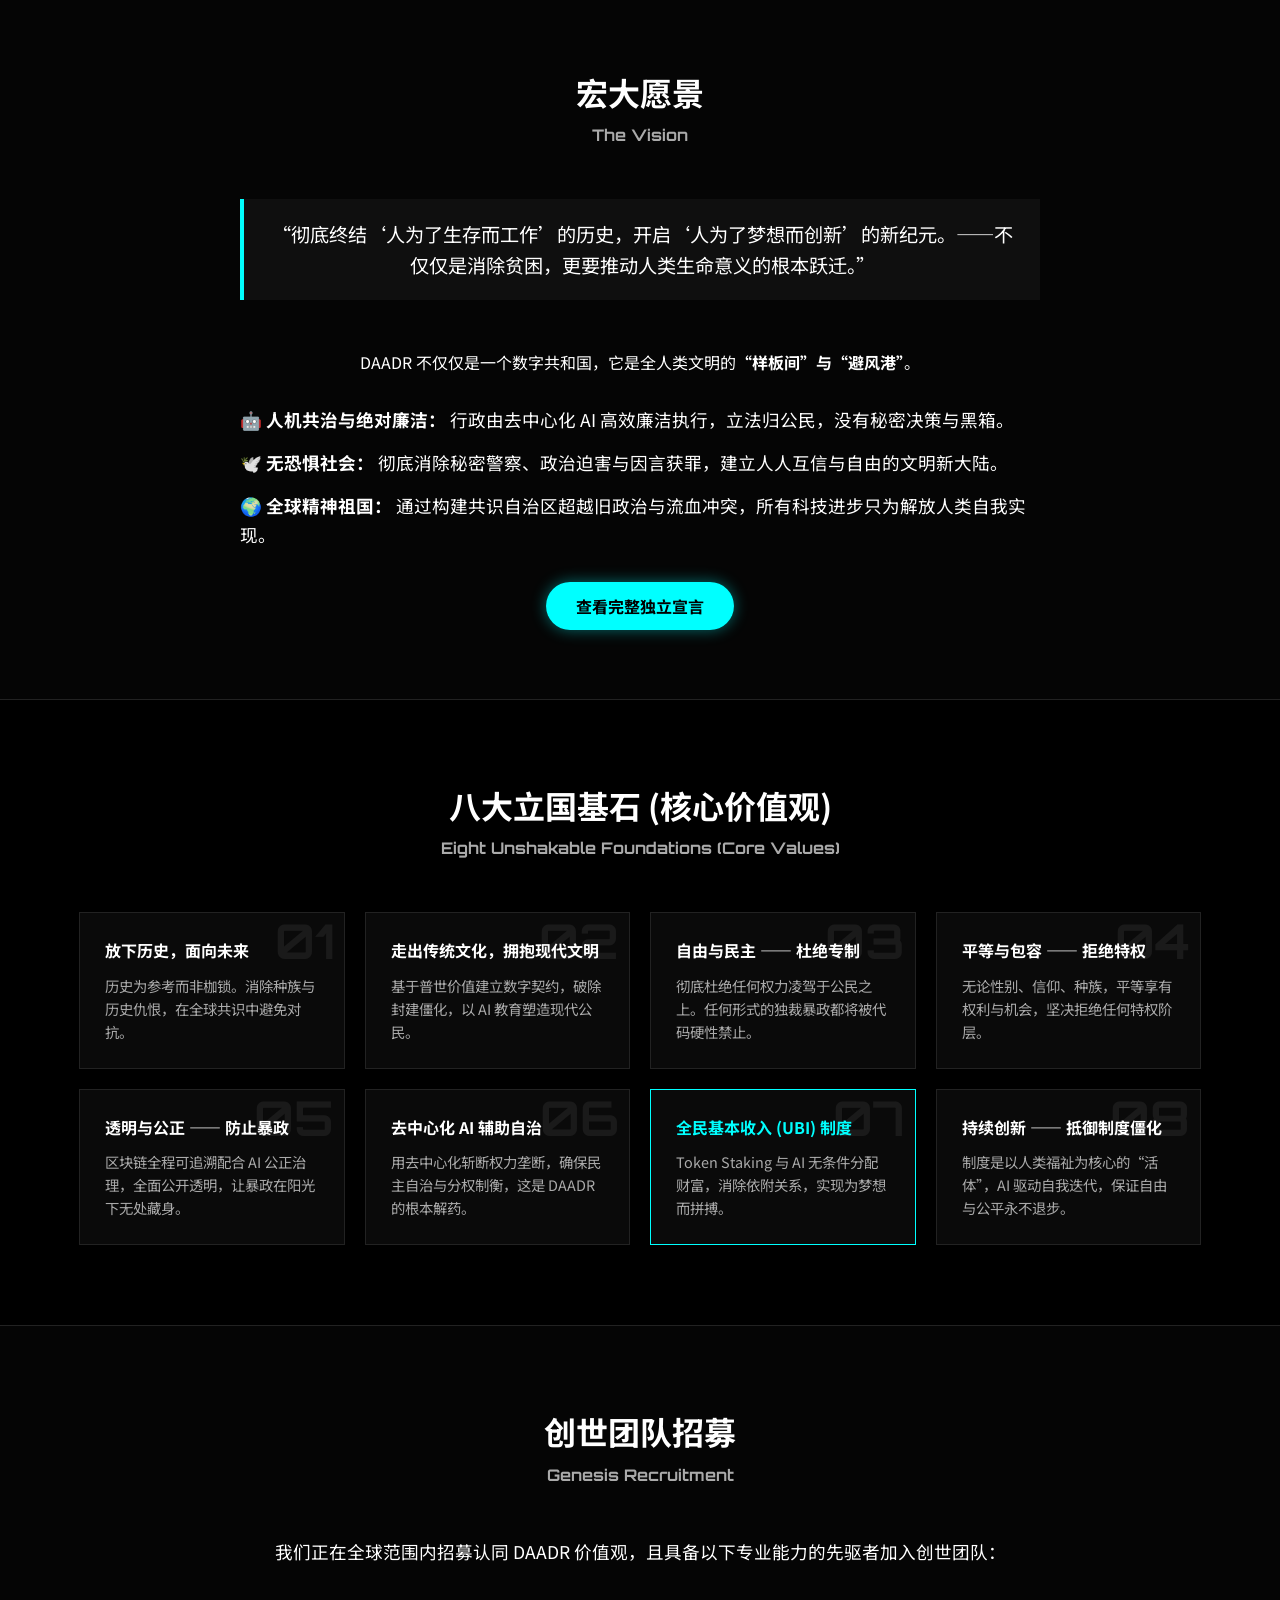
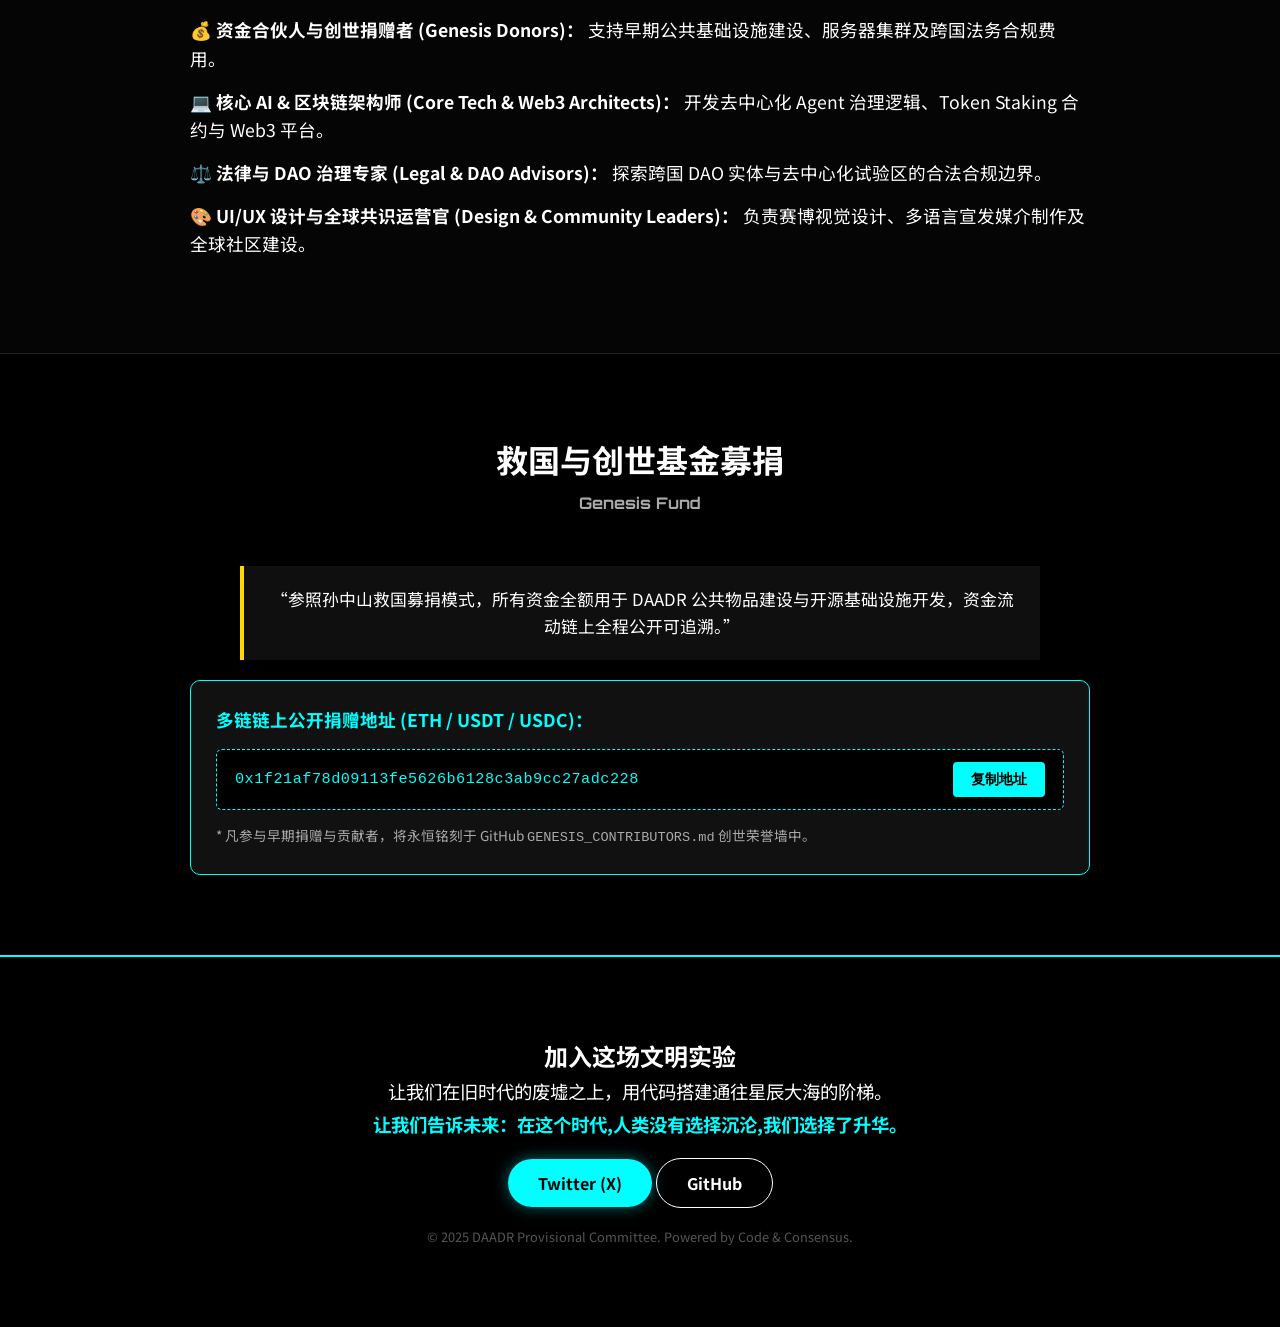
==== commit 3ad3467a: "Update index.html" ====
--- a/index.html
+++ b/index.html
@@ -57,8 +57,8 @@
                 <a href="#recruitment" class="btn-primary lang-cn">加入创世团队</a>
                 <a href="#recruitment" class="btn-primary lang-en hidden">Join Genesis Team</a>
                 
-                <a href="DAADR-独立宣言与创世书-2.0X2-官方出版物-完整中英文对照版-全称封面.pdf" target="_blank" class="btn-secondary lang-cn">阅读宣言 (PDF)</a>
-                <a href="DAADR-独立宣言与创世书-2.0X2-官方出版物-完整中英文对照版-全称封面.pdf" target="_blank" class="btn-secondary lang-en hidden">Read Manifesto (PDF)</a>
+                <a href="declaration.md" target="_blank" class="btn-secondary lang-cn">阅读宣言</a>
+                <a href="declaration.md" target="_blank" class="btn-secondary lang-en hidden">Read Manifesto</a>
             </div>
         </div>
     </header>
@@ -131,8 +131,8 @@
                 </ul>
                 
                 <div style="margin-top: 30px;">
-                    <a href="DAADR-独立宣言与创世书-2.0X2-官方出版物-完整中英文对照版-全称封面.pdf" target="_blank" class="btn-primary lang-cn">查看完整白皮书 PDF</a>
-                    <a href="DAADR-独立宣言与创世书-2.0X2-官方出版物-完整中英文对照版-全称封面.pdf" target="_blank" class="btn-primary lang-en hidden">Read Full Whitepaper PDF</a>
+                    <a href="declaration.md" target="_blank" class="btn-primary lang-cn">查看完整独立宣言</a>
+                    <a href="declaration.md" target="_blank" class="btn-primary lang-en hidden">Read Full Declaration</a>
                 </div>
             </div>
         </div>
@@ -211,7 +211,7 @@
             <h3 class="lang-cn">创世团队招募 <span class="sub">Genesis Recruitment</span></h3>
             <h3 class="lang-en hidden">Genesis Recruitment <span class="sub">Join the Team</span></h3>
             
-            <div class="vision-box">
+            <div class="vision-box" style="max-width: 900px; margin: 0 auto;">
                 <p class="lang-cn" style="font-size: 1.1rem; margin-bottom: 20px;">我们正在全球范围内招募认同 DAADR 价值观，且具备以下专业能力的先驱者加入创世团队：</p>
                 <p class="lang-en hidden" style="font-size: 1.1rem; margin-bottom: 20px;">We are recruiting pioneers globally with specialized skills to join the Genesis Team:</p>
                 
@@ -233,7 +233,7 @@
         </div>
     </section>
 
-<!-- 5. 救国与创世基金募捐 / Genesis Fund -->
+    <!-- 5. 救国与创世基金募捐 / Genesis Fund -->
     <section id="donate" class="bg-dark">
         <div class="container">
             <h3 class="lang-cn">救国与创世基金募捐 <span class="sub">Genesis Fund</span></h3>
@@ -241,14 +241,13 @@
 
             <div class="vision-box" style="max-width: 900px; margin: 0 auto;">
                 <div class="quote-box" style="margin-bottom: 20px;">
-                    <p class="lang-cn" style="margin: 0; font-size: 1.05rem;">“所有资金全额用于 DAADR 公共物品建设与开源基础设施开发，资金流动链上全程公开可追溯。”</p>
-                    <p class="lang-en hidden" style="margin: 0; font-size: 1.05rem;">"all funds are transparently dedicated to DAADR public infrastructure, fully auditable on-chain."</p>
+                    <p class="lang-cn" style="margin: 0; font-size: 1.05rem;">“参照孙中山救国募捐模式，所有资金全额用于 DAADR 公共物品建设与开源基础设施开发，资金流动链上全程公开可追溯。”</p>
+                    <p class="lang-en hidden" style="margin: 0; font-size: 1.05rem;">"Referencing historic fundraising models, all funds are transparently dedicated to DAADR public infrastructure, fully auditable on-chain."</p>
                 </div>
 
                 <div class="card" style="border-color: var(--primary); text-align: left; padding: 25px;">
                     <h4 class="lang-cn" style="color: var(--primary); margin-bottom: 12px; font-size: 1.1rem;">多链链上公开捐赠地址 (ETH / USDT / USDC)：</h4>
                     
-                    <!-- 紧凑美观的地址复制框 -->
                     <div style="display: flex; align-items: center; justify-content: space-between; background: #000; padding: 12px 18px; border-radius: 6px; border: 1px dashed var(--primary); margin: 15px 0; gap: 15px;">
                         <span id="wallet-address" style="font-family: monospace; color: var(--primary); word-break: break-all; font-size: 0.95rem; letter-spacing: 0.5px;">0x1f21af78d09113fe5626b6128c3ab9cc27adc228</span>
                         <button id="copy-btn" onclick="copyDonateAddress()" style="background: var(--primary); color: #000; border: none; padding: 8px 18px; border-radius: 4px; font-weight: bold; cursor: pointer; white-space: nowrap; font-size: 0.9rem; transition: 0.3s; flex-shrink: 0;">复制地址</button>
@@ -259,6 +258,29 @@
             </div>
         </div>
     </section>
+
+    <footer id="join">
+        <div class="container">
+            <h2 class="lang-cn">加入这场文明实验</h2>
+            <h2 class="lang-en hidden">Join the Experiment</h2>
+            
+            <p class="lang-cn" style="font-size: 1.15rem; line-height: 1.8;">
+                让我们在旧时代的废墟之上，用代码搭建通往星辰大海的阶梯。<br>
+                <strong style="color: var(--primary);">让我们告诉未来：在这个时代,人类没有选择沉沦,我们选择了升华。</strong>
+            </p>
+            <p class="lang-en hidden" style="font-size: 1.15rem; line-height: 1.8;">
+                Let us build, upon the ruins of the old age, a staircase of code leading toward the stars.<br>
+                <strong style="color: var(--primary);">Let us tell the future: in this era, humanity did not choose to sink. We chose to rise.</strong>
+            </p>
+            
+            <div class="social-links">
+                <a href="https://x.com/ZUIucgQImBFYaf2" target="_blank" class="btn-primary">Twitter (X)</a>
+                <a href="https://github.com/daadr-pilot" target="_blank" class="btn-secondary">GitHub</a>
+            </div>
+            
+            <p class="copyright">© 2025 DAADR Provisional Committee. Powered by Code & Consensus.</p>
+        </div>
+    </footer>
 
     <!-- JS 复制逻辑脚本 -->
     <script>
@@ -280,39 +302,5 @@
             });
         }
     </script>
-</script>
-
-    <footer id="join">
-        <div class="container">
-            <h2 class="lang-cn">加入这场文明实验</h2>
-            <h2 class="lang-en hidden">Join the Experiment</h2>
-            
-            <p class="lang-cn" style="font-size: 1.15rem; line-height: 1.8;">
-                让我们在旧时代的废墟之上，用代码搭建通往星辰大海的阶梯。<br>
-                <strong style="color: var(--primary);">让我们告诉未来：在这个时代，人类没有选择沉沦，我们选择了升华。</strong>
-            </p>
-            <p class="lang-en hidden" style="font-size: 1.15rem; line-height: 1.8;">
-                Let us build, upon the ruins of the old age, a staircase of code leading toward the stars.<br>
-                <strong style="color: var(--primary);">Let us tell the future: in this era, humanity did not choose to sink. We chose to rise.</strong>
-            </p>
-            
-            <div class="social-links">
-                <a href="https://x.com/ZUIucgQImBFYaf2" target="_blank" class="btn-primary">Twitter (X)</a>
-                <a href="https://github.com/daadr-pilot" target="_blank" class="btn-secondary">GitHub</a>
-            </div>
-            
-            <p class="copyright">© 2025 DAADR Provisional Committee. Powered by Code & Consensus.</p>
-        </div>
-    </footer>
-
-    <script>
-        document.getElementById('lang-toggle').addEventListener('click', function() {
-            const cnElements = document.querySelectorAll('.lang-cn');
-            const enElements = document.querySelectorAll('.lang-en');
-            
-            cnElements.forEach(el => el.classList.toggle('hidden'));
-            enElements.forEach(el => el.classList.toggle('hidden'));
-        });
-    </script>
 </body>
 </html>
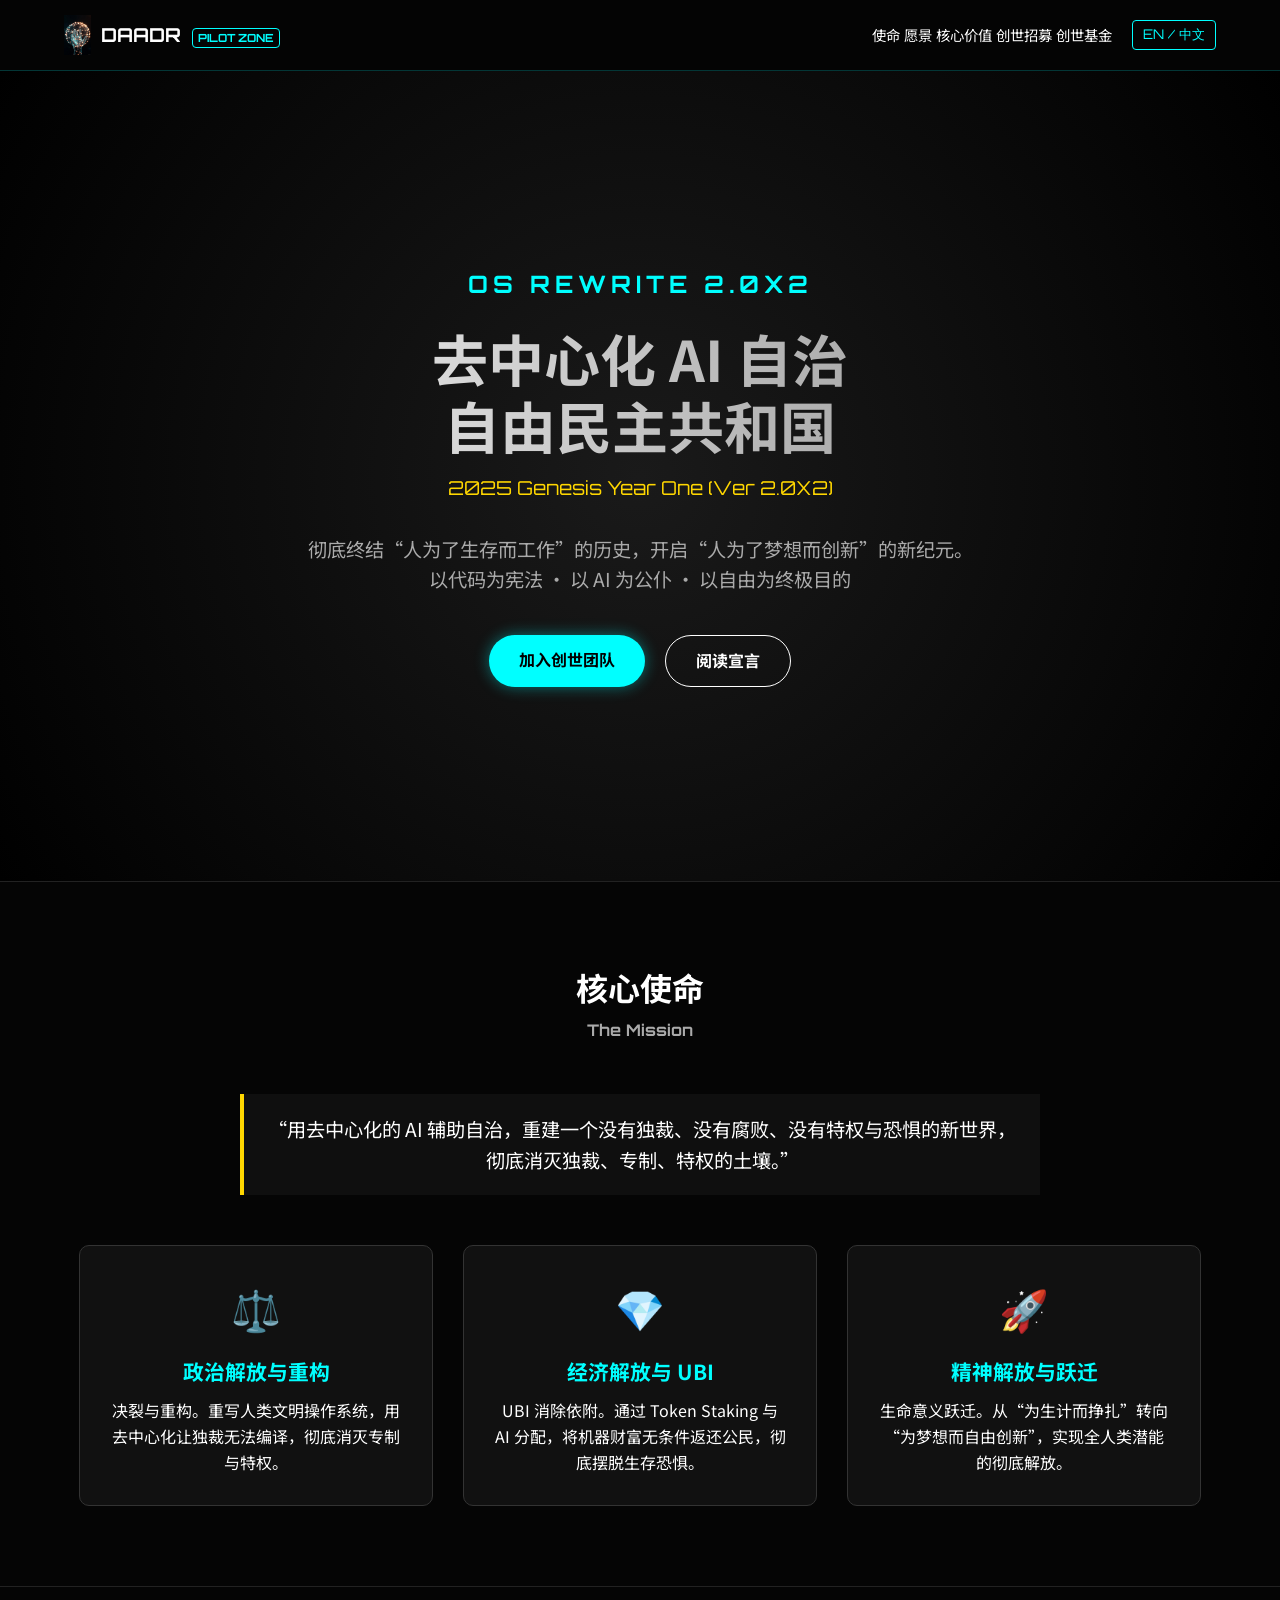
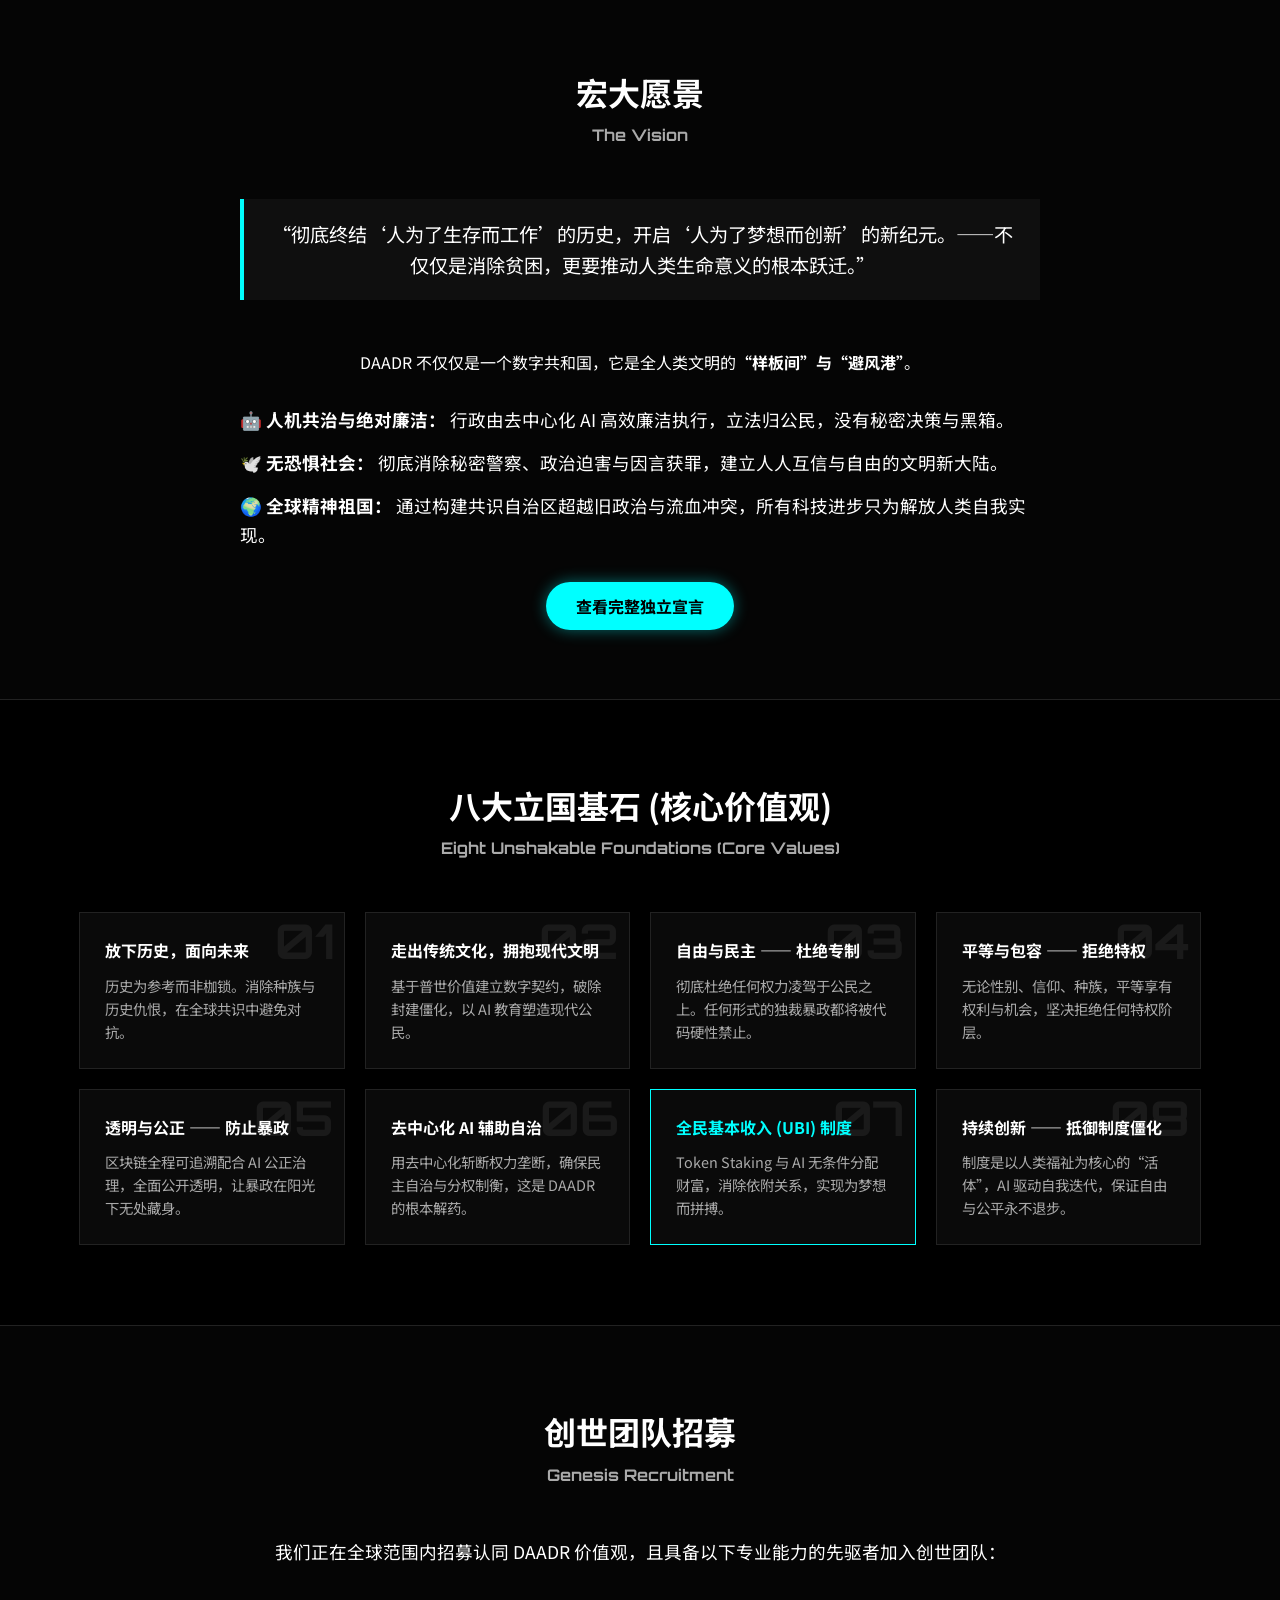
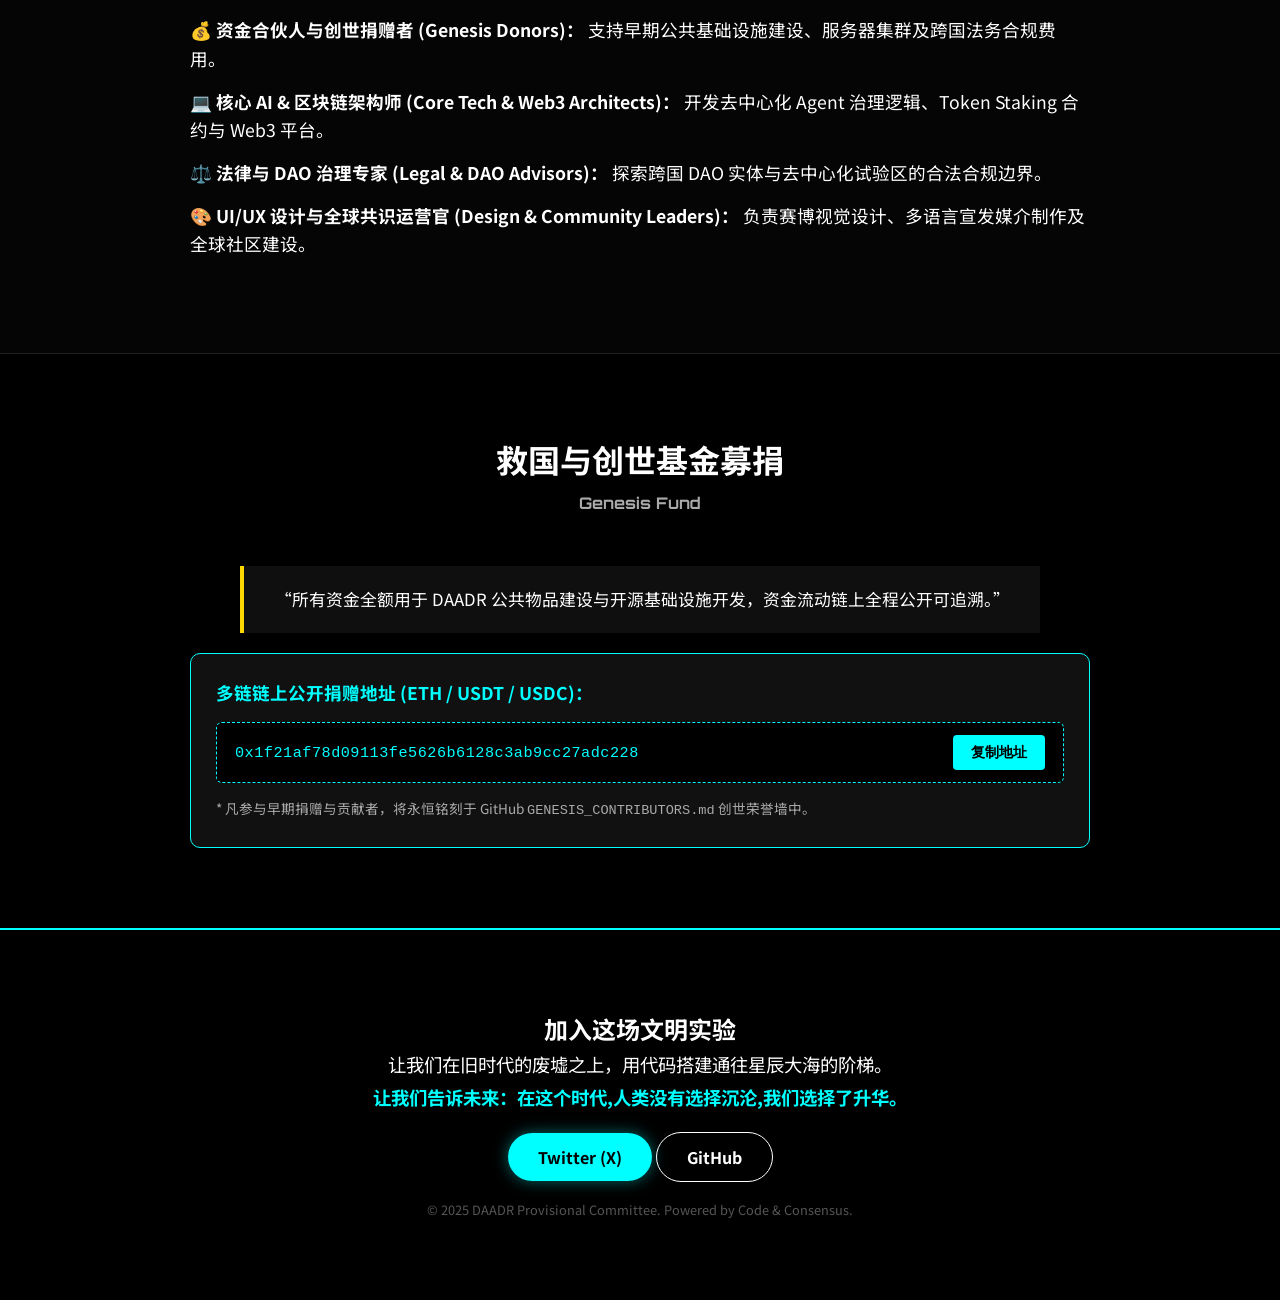
==== commit 6cfd0678: "Update index.html" ====
--- a/index.html
+++ b/index.html
@@ -57,8 +57,8 @@
                 <a href="#recruitment" class="btn-primary lang-cn">加入创世团队</a>
                 <a href="#recruitment" class="btn-primary lang-en hidden">Join Genesis Team</a>
                 
-                <a href="declaration.md" target="_blank" class="btn-secondary lang-cn">阅读宣言</a>
-                <a href="declaration.md" target="_blank" class="btn-secondary lang-en hidden">Read Manifesto</a>
+                <a href="declaration.html" target="_blank" class="btn-secondary lang-cn">阅读宣言</a>
+                <a href="declaration.html" target="_blank" class="btn-secondary lang-en hidden">Read Manifesto</a>
             </div>
         </div>
     </header>
@@ -131,8 +131,8 @@
                 </ul>
                 
                 <div style="margin-top: 30px;">
-                    <a href="declaration.md" target="_blank" class="btn-primary lang-cn">查看完整独立宣言</a>
-                    <a href="declaration.md" target="_blank" class="btn-primary lang-en hidden">Read Full Declaration</a>
+                    <a href="declaration.html" target="_blank" class="btn-primary lang-cn">查看完整独立宣言</a>
+                    <a href="declaration.html" target="_blank" class="btn-primary lang-en hidden">Read Full Declaration</a>
                 </div>
             </div>
         </div>
@@ -241,8 +241,8 @@
 
             <div class="vision-box" style="max-width: 900px; margin: 0 auto;">
                 <div class="quote-box" style="margin-bottom: 20px;">
-                    <p class="lang-cn" style="margin: 0; font-size: 1.05rem;">“参照孙中山救国募捐模式，所有资金全额用于 DAADR 公共物品建设与开源基础设施开发，资金流动链上全程公开可追溯。”</p>
-                    <p class="lang-en hidden" style="margin: 0; font-size: 1.05rem;">"Referencing historic fundraising models, all funds are transparently dedicated to DAADR public infrastructure, fully auditable on-chain."</p>
+                    <p class="lang-cn" style="margin: 0; font-size: 1.05rem;">“所有资金全额用于 DAADR 公共物品建设与开源基础设施开发，资金流动链上全程公开可追溯。”</p>
+                    <p class="lang-en hidden" style="margin: 0; font-size: 1.05rem;">"all funds are transparently dedicated to DAADR public infrastructure, fully auditable on-chain."</p>
                 </div>
 
                 <div class="card" style="border-color: var(--primary); text-align: left; padding: 25px;">
@@ -282,8 +282,28 @@
         </div>
     </footer>
 
-    <!-- JS 复制逻辑脚本 -->
+    <!-- JavaScript 脚本：中英文切换与地址复制功能 -->
     <script>
+        // 1. 中英文语言切换逻辑
+        let currentLang = 'cn';
+        const langToggleBtn = document.getElementById('lang-toggle');
+
+        langToggleBtn.addEventListener('click', () => {
+            const cnElements = document.querySelectorAll('.lang-cn');
+            const enElements = document.querySelectorAll('.lang-en');
+
+            if (currentLang === 'cn') {
+                cnElements.forEach(el => el.classList.add('hidden'));
+                enElements.forEach(el => el.classList.remove('hidden'));
+                currentLang = 'en';
+            } else {
+                enElements.forEach(el => el.classList.add('hidden'));
+                cnElements.forEach(el => el.classList.remove('hidden'));
+                currentLang = 'cn';
+            }
+        });
+
+        // 2. 捐赠地址一键复制逻辑
         function copyDonateAddress() {
             const addressText = document.getElementById('wallet-address').innerText;
             const btn = document.getElementById('copy-btn');
